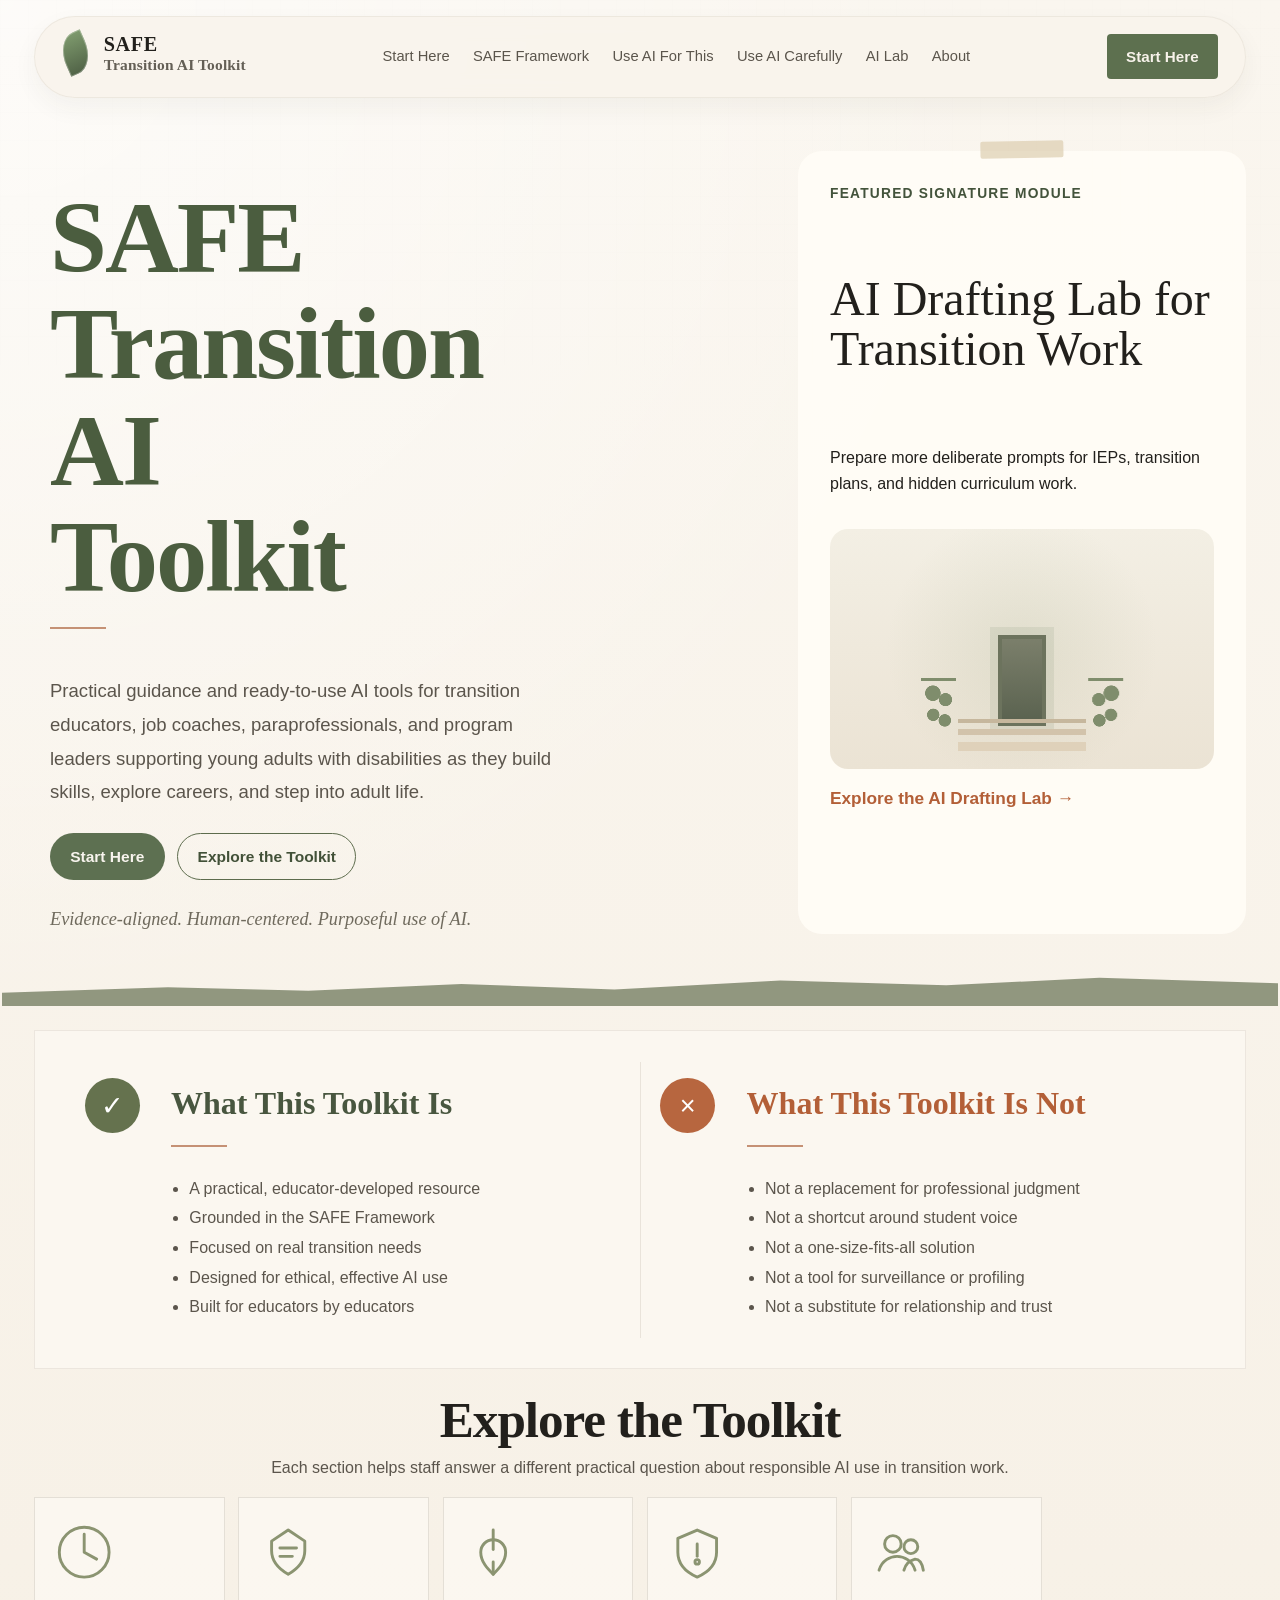
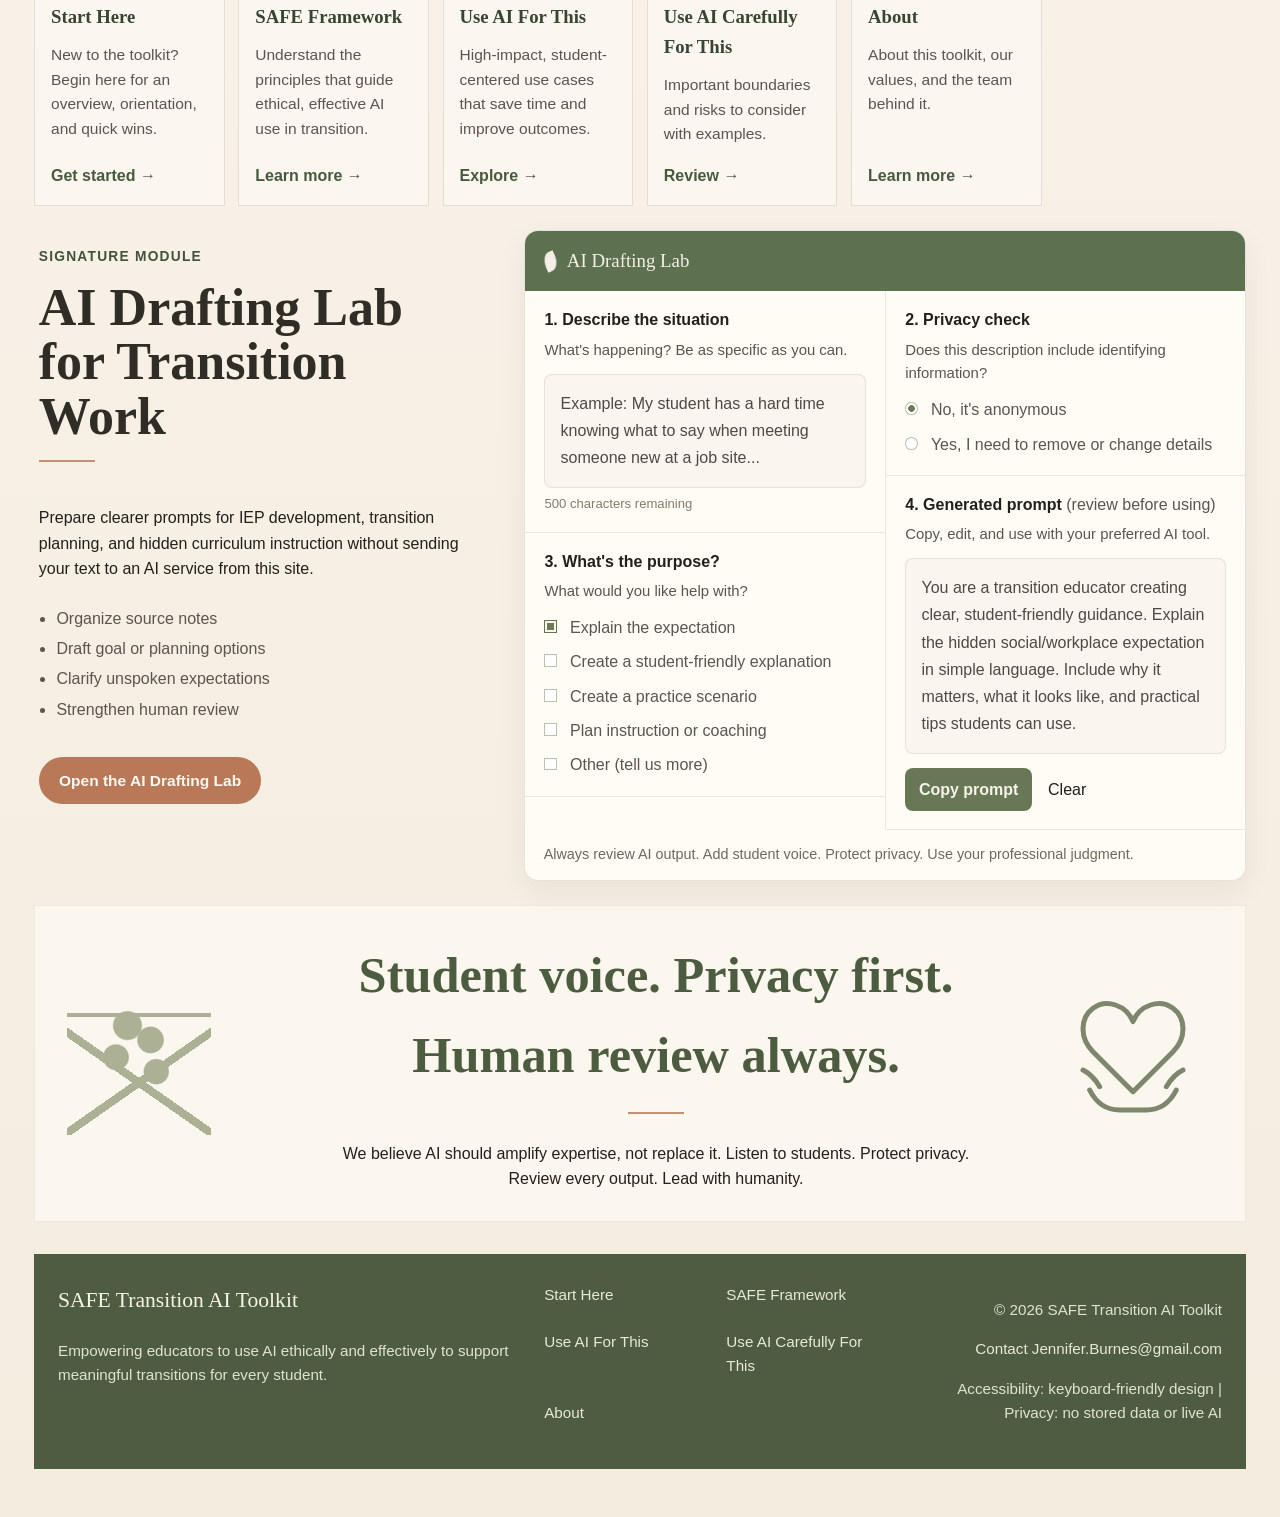
==== index.html @ ab894f03 "Publish SAFE Transition AI Toolkit" ====
<!doctype html>
<html lang="en">
  <head>
    <meta charset="UTF-8" />
    <meta name="viewport" content="width=device-width, initial-scale=1.0" />
    <title>SAFE Transition AI Toolkit</title>
    <meta
      name="description"
      content="A practical toolkit for transition educators using AI responsibly in student-centered transition planning and employment readiness."
    />
    <link rel="stylesheet" href="styles.css" />
  </head>
  <body data-page="home">
    <div class="site-shell">
      <header class="site-header">
        <div class="brand-lockup">
          <a class="brand-mark" href="index.html" aria-label="SAFE Transition AI Toolkit home">
            <span class="brand-mark__leaf"></span>
            <span class="brand-mark__text"><span>SAFE</span><span>Transition AI Toolkit</span></span>
          </a>
        </div>
        <button class="menu-toggle" type="button" aria-expanded="false" aria-controls="site-nav">
          Menu
        </button>
        <nav id="site-nav" class="site-nav" aria-label="Primary">
          <a href="start-here.html">Start Here</a>
          <a href="https://www.edsafeai.org/safe" target="_blank" rel="noopener noreferrer">SAFE Framework</a>
          <a href="use-ai-for-this.html">Use AI For This</a>
          <a href="use-ai-carefully.html">Use AI Carefully</a>
          <a href="hidden-curriculum-ai-lab.html">AI Lab</a>
          <a href="about.html">About</a>
        </nav>
        <a class="header-cta" href="start-here.html">Start Here</a>
      </header>

      <main>
        <section class="hero hero--homepage section">
          <div class="hero__content hero__content--open">
            <h1>SAFE Transition AI Toolkit</h1>
            <span class="hero-rule" aria-hidden="true"></span>
            <p class="hero__lede hero__lede--wide">
              Practical guidance and ready-to-use AI tools for transition educators, job coaches,
              paraprofessionals, and program leaders supporting young adults with disabilities as they
              build skills, explore careers, and step into adult life.
            </p>
            <div class="hero__actions">
              <a class="button button--primary" href="start-here.html">Start Here</a>
              <a class="button button--outline" href="#explore-toolkit">Explore the Toolkit</a>
            </div>
            <p class="hero__motto">Evidence-aligned. Human-centered. Purposeful use of AI.</p>
          </div>
          <aside class="feature-card feature-card--illustrated">
            <span class="feature-card__tape" aria-hidden="true"></span>
            <p class="feature-card__eyeline">Featured Signature Module</p>
            <h2>AI Drafting Lab for Transition Work</h2>
            <p>Prepare more deliberate prompts for IEPs, transition plans, and hidden curriculum work.</p>
            <div class="feature-card__art" aria-hidden="true">
              <div class="feature-card__door"></div>
              <div class="feature-card__plant feature-card__plant--left"></div>
              <div class="feature-card__plant feature-card__plant--right"></div>
              <div class="feature-card__steps"></div>
            </div>
            <a class="feature-card__link" href="hidden-curriculum-ai-lab.html">Explore the AI Drafting Lab</a>
          </aside>
          <div class="terrain-divider" aria-hidden="true"></div>
        </section>

        <section class="section section-band">
          <article class="band-panel band-panel--positive">
            <div class="band-panel__icon">✓</div>
            <div class="band-panel__body">
              <h2>What This Toolkit Is</h2>
              <span class="band-panel__rule" aria-hidden="true"></span>
              <ul class="tight-list">
                <li>A practical, educator-developed resource</li>
                <li>Grounded in the <a href="https://www.edsafeai.org/safe" target="_blank" rel="noopener noreferrer">SAFE Framework</a></li>
                <li>Focused on real transition needs</li>
                <li>Designed for ethical, effective AI use</li>
                <li>Built for educators by educators</li>
              </ul>
            </div>
          </article>
          <article class="band-panel band-panel--negative">
            <div class="band-panel__icon">&times;</div>
            <div class="band-panel__body">
              <h2>What This Toolkit Is Not</h2>
              <span class="band-panel__rule" aria-hidden="true"></span>
              <ul class="tight-list">
                <li>Not a replacement for professional judgment</li>
                <li>Not a shortcut around student voice</li>
                <li>Not a one-size-fits-all solution</li>
                <li>Not a tool for surveillance or profiling</li>
                <li>Not a substitute for relationship and trust</li>
              </ul>
            </div>
          </article>
        </section>

        <section class="section section--toolkit-overview" id="explore-toolkit">
          <div class="section-heading">
            <h2>Explore the Toolkit</h2>
            <p>Each section helps staff answer a different practical question about responsible AI use in transition work.</p>
          </div>
          <div class="toolkit-grid">
            <a class="toolkit-card" href="start-here.html">
              <span class="toolkit-card__icon" aria-hidden="true">
                <svg viewBox="0 0 48 48" role="presentation"><circle cx="24" cy="24" r="18"/><path d="M24 11v13l9 5" /></svg>
              </span>
              <h3>Start Here</h3>
              <p>New to the toolkit? Begin here for an overview, orientation, and quick wins.</p>
              <span class="toolkit-card__link">Get started</span>
            </a>
            <a class="toolkit-card" href="https://www.edsafeai.org/safe" target="_blank" rel="noopener noreferrer">
              <span class="toolkit-card__icon" aria-hidden="true">
                <svg viewBox="0 0 48 48" role="presentation"><path d="M24 8l12 8v7c0 8-5 13-12 17-7-4-12-9-12-17v-7z"/><path d="M18 21h12M18 27h9" /></svg>
              </span>
              <h3>SAFE Framework</h3>
              <p>Understand the principles that guide ethical, effective AI use in transition.</p>
              <span class="toolkit-card__link">Learn more</span>
            </a>
            <a class="toolkit-card" href="use-ai-for-this.html">
              <span class="toolkit-card__icon" aria-hidden="true">
                <svg viewBox="0 0 48 48" role="presentation"><path d="M24 8v14"/><path d="M15 24c0-5 4-9 9-9s9 4 9 9c0 7-5 12-9 16-4-4-9-9-9-16z"/><path d="M24 31v9" /></svg>
              </span>
              <h3>Use AI For This</h3>
              <p>High-impact, student-centered use cases that save time and improve outcomes.</p>
              <span class="toolkit-card__link">Explore</span>
            </a>
            <a class="toolkit-card" href="use-ai-carefully.html">
              <span class="toolkit-card__icon" aria-hidden="true">
                <svg viewBox="0 0 48 48" role="presentation"><path d="M24 8l14 6v10c0 8-5 14-14 18-9-4-14-10-14-18V14z"/><path d="M24 18v9"/><circle cx="24" cy="31" r="1.6"/></svg>
              </span>
              <h3>Use AI Carefully For This</h3>
              <p>Important boundaries and risks to consider with examples.</p>
              <span class="toolkit-card__link">Review</span>
            </a>
            <a class="toolkit-card" href="about.html">
              <span class="toolkit-card__icon" aria-hidden="true">
                <svg viewBox="0 0 48 48" role="presentation"><circle cx="18" cy="18" r="6"/><circle cx="31" cy="20" r="5"/><path d="M8 37c2-7 8-10 13-10s11 3 13 10"/><path d="M26 37c1-4 4-7 8-8 3 0 5 2 6 8"/></svg>
              </span>
              <h3>About</h3>
              <p>About this toolkit, our values, and the team behind it.</p>
              <span class="toolkit-card__link">Learn more</span>
            </a>
          </div>
        </section>

        <section class="section signature-section">
          <div class="signature-copy">
            <p class="page-hero__kicker">Signature Module</p>
            <h2>AI Drafting Lab for Transition Work</h2>
            <span class="hero-rule" aria-hidden="true"></span>
            <p>
              Prepare clearer prompts for IEP development, transition planning, and hidden curriculum
              instruction without sending your text to an AI service from this site.
            </p>
            <ul class="signature-list">
              <li>Organize source notes</li>
              <li>Draft goal or planning options</li>
              <li>Clarify unspoken expectations</li>
              <li>Strengthen human review</li>
            </ul>
            <a class="button button--clay" href="hidden-curriculum-ai-lab.html">Open the AI Drafting Lab</a>
          </div>
          <div class="signature-shell">
            <div class="signature-shell__header">
              <span class="signature-shell__leaf" aria-hidden="true"></span>
              <span>AI Drafting Lab</span>
            </div>
            <div class="signature-shell__body">
              <div class="signature-shell__column">
                <div class="signature-block">
                  <h3>1. Describe the situation</h3>
                  <p>What's happening? Be as specific as you can.</p>
                  <div class="signature-shell__textarea">Example: My student has a hard time knowing what to say when meeting someone new at a job site...</div>
                  <span class="signature-shell__meta">500 characters remaining</span>
                </div>
                <div class="signature-block">
                  <h3>3. What's the purpose?</h3>
                  <p>What would you like help with?</p>
                  <ul class="signature-checklist">
                    <li class="is-selected">Explain the expectation</li>
                    <li>Create a student-friendly explanation</li>
                    <li>Create a practice scenario</li>
                    <li>Plan instruction or coaching</li>
                    <li>Other (tell us more)</li>
                  </ul>
                </div>
              </div>
              <div class="signature-shell__column">
                <div class="signature-block">
                  <h3>2. Privacy check</h3>
                  <p>Does this description include identifying information?</p>
                  <ul class="signature-radios">
                    <li class="is-selected">No, it's anonymous</li>
                    <li>Yes, I need to remove or change details</li>
                  </ul>
                </div>
                <div class="signature-block">
                  <h3>4. Generated prompt <span>(review before using)</span></h3>
                  <p>Copy, edit, and use with your preferred AI tool.</p>
                  <div class="signature-shell__prompt">
                    You are a transition educator creating clear, student-friendly guidance. Explain the hidden social/workplace expectation in simple language. Include why it matters, what it looks like, and practical tips students can use.
                  </div>
                  <div class="signature-shell__actions">
                    <span class="signature-pill">Copy prompt</span>
                    <a href="hidden-curriculum-ai-lab.html">Clear</a>
                  </div>
                </div>
              </div>
            </div>
            <p class="signature-shell__footer">Always review AI output. Add student voice. Protect privacy. Use your professional judgment.</p>
          </div>
        </section>

        <section class="section closing-banner">
          <div class="closing-banner__leaf" aria-hidden="true"></div>
          <div class="closing-banner__copy">
            <h2>Student voice. Privacy first. Human review always.</h2>
            <span class="hero-rule" aria-hidden="true"></span>
            <p>We believe AI should amplify expertise, not replace it. Listen to students. Protect privacy. Review every output. Lead with humanity.</p>
          </div>
          <div class="closing-banner__care" aria-hidden="true">
            <svg viewBox="0 0 96 96" role="presentation">
              <path d="M48 25c4-10 16-14 24-8 8 6 8 18 0 26L48 67 24 43c-8-8-8-20 0-26 8-6 20-2 24 8z"/>
              <path d="M22 66c4 8 10 12 18 12h16c8 0 14-4 18-12"/>
              <path d="M18 54c4 2 7 5 10 10M78 54c-4 2-7 5-10 10"/>
            </svg>
          </div>
        </section>
      </main>

      <footer class="site-footer site-footer--rich">
        <div class="site-footer__brand">
          <p>SAFE Transition AI Toolkit</p>
          <p>Empowering educators to use AI ethically and effectively to support meaningful transitions for every student.</p>
        </div>
        <div class="site-footer__links">
          <a href="start-here.html">Start Here</a>
          <a href="https://www.edsafeai.org/safe" target="_blank" rel="noopener noreferrer">SAFE Framework</a>
          <a href="use-ai-for-this.html">Use AI For This</a>
          <a href="use-ai-carefully.html">Use AI Carefully For This</a>
          <a href="about.html">About</a>
        </div>
        <div class="site-footer__meta">
          <p>&copy; 2026 SAFE Transition AI Toolkit</p>
          <p><a href="mailto:Jennifer.Burnes@gmail.com">Contact Jennifer.Burnes@gmail.com</a></p>
          <p>Accessibility: keyboard-friendly design | Privacy: no stored data or live AI</p>
        </div>
      </footer>
    </div>
    <script src="script.js"></script>
  </body>
</html>
---- styles.css ----
:root {
  --bg: #f5f0e7;
  --bg-strong: #ece4d7;
  --surface: rgba(255, 251, 245, 0.86);
  --surface-solid: #fbf7f1;
  --surface-rich: #f2eadf;
  --ink: #22201c;
  --muted: #5b554c;
  --line: rgba(63, 54, 42, 0.18);
  --line-strong: rgba(63, 54, 42, 0.3);
  --accent: #5d7051;
  --accent-deep: #43533b;
  --accent-soft: #dfe7d4;
  --clay: #b97857;
  --shadow: 0 24px 64px rgba(51, 42, 31, 0.08);
  --shadow-soft: 0 10px 30px rgba(51, 42, 31, 0.06);
  --radius: 28px;
  --radius-small: 18px;
  --max-width: 1180px;
  --transition: 220ms ease;
  --serif: "Iowan Old Style", "Palatino Linotype", "Book Antiqua", Georgia, serif;
  --sans: "Avenir Next", "Segoe UI", "Trebuchet MS", sans-serif;
}

*,
*::before,
*::after {
  box-sizing: border-box;
}

html {
  scroll-behavior: smooth;
}

body {
  margin: 0;
  font-family: var(--sans);
  color: var(--ink);
  background:
    radial-gradient(circle at top left, rgba(255, 255, 255, 0.58), transparent 30%),
    linear-gradient(180deg, #f7f2ea 0%, #f3ece2 100%);
  line-height: 1.6;
}

body::before {
  content: "";
  position: fixed;
  inset: 0;
  pointer-events: none;
  background-image:
    linear-gradient(rgba(72, 61, 47, 0.025) 1px, transparent 1px),
    linear-gradient(90deg, rgba(72, 61, 47, 0.025) 1px, transparent 1px);
  background-size: 28px 28px;
  mask-image: linear-gradient(180deg, rgba(0, 0, 0, 0.2), transparent 70%);
}

a {
  color: inherit;
  text-decoration: none;
}

img {
  max-width: 100%;
  display: block;
}

.site-shell {
  width: min(calc(100% - 2rem), calc(var(--max-width) + 2rem));
  margin: 0 auto;
  padding: 1rem 0 3rem;
}

.site-header {
  position: sticky;
  top: 1rem;
  z-index: 10;
  display: flex;
  align-items: center;
  justify-content: space-between;
  gap: 1rem;
  margin-bottom: 1.75rem;
  padding: 1rem 1.25rem;
  border: 1px solid rgba(255, 255, 255, 0.45);
  border-radius: 999px;
  background: rgba(251, 247, 241, 0.76);
  backdrop-filter: blur(18px);
  box-shadow: var(--shadow-soft);
}

.brand-mark {
  display: inline-flex;
  align-items: center;
  gap: 0.9rem;
  font-weight: 600;
  letter-spacing: 0.01em;
}

.brand-mark__leaf {
  width: 1.3rem;
  height: 1.9rem;
  border-radius: 70% 0 70% 0;
  background: linear-gradient(180deg, #7e9a6d 0%, #516347 100%);
  transform: rotate(-24deg);
  box-shadow: inset 0 0 0 1px rgba(255, 255, 255, 0.28);
}

.brand-mark__text {
  font-size: 0.95rem;
}

.brand-mark__text span {
  display: block;
}

.brand-mark__text span:first-child {
  font-size: 1.08em;
  letter-spacing: 0.03em;
}

.brand-mark__text span:last-child {
  font-size: 0.8em;
  color: #645f56;
}

.site-nav {
  display: flex;
  align-items: center;
  gap: 0.5rem;
  flex-wrap: wrap;
  justify-content: flex-end;
}

.site-nav a {
  padding: 0.55rem 0.9rem;
  border-radius: 999px;
  color: var(--muted);
  font-size: 0.95rem;
  transition: background-color var(--transition), color var(--transition), transform var(--transition);
}

.site-nav a:hover,
.site-nav a:focus-visible,
.site-nav a.is-active {
  background: rgba(93, 112, 81, 0.12);
  color: var(--accent-deep);
}

.menu-toggle {
  display: none;
  border: 0;
  border-radius: 999px;
  padding: 0.75rem 1rem;
  background: rgba(93, 112, 81, 0.14);
  color: var(--accent-deep);
  font: 600 0.95rem var(--sans);
}

.header-cta {
  display: inline-flex;
  align-items: center;
  justify-content: center;
  min-height: 2.8rem;
  padding: 0.75rem 1.2rem;
  border-radius: 4px;
  background: #5d704f;
  color: #f7f2ea;
  font: 600 0.95rem/1 var(--sans);
  white-space: nowrap;
}

.header-cta:hover,
.header-cta:focus-visible {
  background: #4f5f43;
}

.section,
.page-hero {
  margin-bottom: 1.5rem;
}

.hero,
.page-hero,
.editorial-panel,
.section-card,
.callout,
.table-card,
.lab-panel,
.lab-output-panel,
.checklist-card,
.compare-card,
.prompt-card {
  border: 1px solid var(--line);
  box-shadow: var(--shadow);
}

.hero {
  display: grid;
  grid-template-columns: minmax(0, 1.45fr) minmax(300px, 0.9fr);
  gap: 1.5rem;
  padding: 1.7rem;
  border-radius: 36px;
  background:
    linear-gradient(135deg, rgba(255, 255, 255, 0.58), transparent 48%),
    linear-gradient(180deg, rgba(250, 245, 238, 0.95), rgba(244, 235, 224, 0.92));
}

.hero__content,
.hero__feature-card,
.page-hero,
.editorial-panel,
.section-card,
.callout,
.table-card,
.lab-panel,
.lab-output-panel,
.checklist-card,
.compare-card,
.prompt-card {
  border-radius: var(--radius);
  background: var(--surface);
}

.hero__content {
  padding: 1.6rem;
}

.hero__supporting,
.page-hero__kicker,
.feature-card__eyeline {
  margin: 0 0 0.8rem;
  color: var(--accent-deep);
  font-size: 0.86rem;
  font-weight: 700;
  letter-spacing: 0.09em;
  text-transform: uppercase;
}

.hero h1,
.page-hero h1,
.section-heading h2,
.callout h2,
.editorial-panel h2,
.lab-output-panel h2,
.lab-panel h2 {
  margin: 0;
  font-family: var(--serif);
  font-weight: 700;
  line-height: 1.04;
  letter-spacing: -0.02em;
}

.hero h1 {
  max-width: 11ch;
  font-size: clamp(3rem, 7vw, 5.65rem);
}

.page-hero {
  padding: 2.2rem 2rem;
}

.page-hero h1 {
  max-width: 16ch;
  font-size: clamp(2.4rem, 6vw, 4.3rem);
  margin-bottom: 1rem;
}

.hero__lede,
.page-hero p,
.editorial-panel p,
.section-card p,
.callout p,
.compare-card p,
.prompt-card pre {
  color: var(--muted);
  font-size: 1.06rem;
}

.hero__actions,
.lab-actions {
  display: flex;
  gap: 0.8rem;
  flex-wrap: wrap;
  margin-top: 1.5rem;
}

.hero__notes {
  display: grid;
  gap: 0.8rem;
  margin-top: 1.4rem;
}

.hero__notes p,
.feature-card__note,
.callout__closing {
  margin: 0;
  color: var(--muted);
}

.button {
  display: inline-flex;
  align-items: center;
  justify-content: center;
  min-height: 2.9rem;
  padding: 0.8rem 1.2rem;
  border: 1px solid transparent;
  border-radius: 999px;
  font: 600 0.97rem/1 var(--sans);
  cursor: pointer;
  transition: transform var(--transition), background-color var(--transition), border-color var(--transition);
}

.button:hover,
.button:focus-visible,
.menu-toggle:hover,
.menu-toggle:focus-visible {
  transform: translateY(-1px);
}

.button--primary {
  background: var(--accent);
  color: #f8f4ee;
}

.button--primary:hover,
.button--primary:focus-visible {
  background: var(--accent-deep);
}

.button--secondary {
  background: rgba(255, 255, 255, 0.62);
  border-color: var(--line-strong);
  color: var(--ink);
}

.button--small {
  min-height: 2.35rem;
  padding: 0.55rem 0.9rem;
  font-size: 0.9rem;
}

.button:disabled {
  cursor: not-allowed;
  opacity: 0.55;
  transform: none;
}

.hero__feature-card {
  display: flex;
  flex-direction: column;
  gap: 1rem;
  padding: 1.6rem;
}

.hero__feature-card h2,
.editorial-panel h2,
.section-card h2,
.section-card h3,
.compare-card h2,
.callout__grid h3,
.prompt-card h2,
.review-card h2 {
  margin: 0;
  font-family: var(--serif);
  font-size: 1.5rem;
}

.feature-card__list,
.tight-list,
.step-list {
  margin: 0;
  padding-left: 1.15rem;
  color: var(--muted);
}

.section--split,
.compare-grid,
.lab-preview,
.lab-layout,
.callout__grid {
  display: grid;
  gap: 1.5rem;
}

.section--split,
.compare-grid,
.card-grid--two,
.lab-preview {
  grid-template-columns: repeat(2, minmax(0, 1fr));
}

.section-heading {
  margin-bottom: 1rem;
}

.section-heading h2 {
  font-size: clamp(2rem, 4vw, 3.2rem);
  margin-bottom: 0.55rem;
}

.section-heading p {
  max-width: 54rem;
  margin: 0;
  color: var(--muted);
}

.editorial-panel,
.section-card,
.callout,
.table-card,
.lab-panel,
.lab-output-panel,
.checklist-card,
.compare-card,
.prompt-card {
  padding: 1.45rem;
}

.editorial-panel--rich {
  background: linear-gradient(180deg, rgba(223, 231, 212, 0.54), rgba(251, 247, 241, 0.82));
}

.card-grid {
  display: grid;
  grid-template-columns: repeat(3, minmax(0, 1fr));
  gap: 1rem;
}

.card-grid--three {
  grid-template-columns: repeat(3, minmax(0, 1fr));
}

.section-card {
  min-height: 12rem;
  transition: transform var(--transition), border-color var(--transition), background-color var(--transition);
}

.section-card--compact {
  min-height: auto;
}

.section-card .resource-link {
  margin-top: 1rem;
}

.section-card:hover,
.section-card:focus-visible {
  transform: translateY(-3px);
  border-color: rgba(93, 112, 81, 0.32);
  background: rgba(255, 251, 245, 0.94);
}

.section-card h3 {
  margin-bottom: 0.7rem;
  font-size: 1.55rem;
}

.lab-preview__left {
  padding: 1rem 0;
}

.lab-preview__left h3 {
  margin: 0 0 1rem;
  font-family: var(--serif);
  font-size: 1.65rem;
}

.lab-preview__notes {
  display: grid;
  grid-template-columns: repeat(2, minmax(0, 1fr));
  gap: 1rem;
  margin-top: 1rem;
}

.mock-window {
  padding: 0.95rem;
  border: 1px solid rgba(93, 112, 81, 0.18);
  border-radius: calc(var(--radius) + 4px);
  background: linear-gradient(180deg, #f9f6f0, #efe6da);
  box-shadow: inset 0 1px 0 rgba(255, 255, 255, 0.7);
}

.mock-window__toolbar {
  height: 1.2rem;
  width: 6rem;
  margin-bottom: 1rem;
  border-radius: 999px;
  background: rgba(93, 112, 81, 0.14);
}

.mock-window__content {
  display: grid;
  gap: 0.9rem;
}

.mock-field,
.mock-checklist,
.mock-choice-row span {
  border-radius: 20px;
  background: rgba(255, 255, 255, 0.7);
  border: 1px solid rgba(93, 112, 81, 0.12);
}

.mock-field {
  min-height: 5rem;
}

.mock-field--large {
  min-height: 8rem;
}

.mock-checklist {
  min-height: 4.5rem;
}

.mock-choice-row {
  display: grid;
  grid-template-columns: repeat(3, minmax(0, 1fr));
  gap: 0.65rem;
}

.mock-choice-row span {
  min-height: 2.8rem;
}

.callout {
  background: linear-gradient(180deg, rgba(239, 231, 216, 0.95), rgba(248, 244, 237, 0.95));
}

.callout--thin {
  background: rgba(255, 251, 245, 0.9);
}

.callout--warm {
  background: linear-gradient(180deg, rgba(245, 227, 214, 0.75), rgba(251, 247, 241, 0.95));
}

.callout__grid {
  grid-template-columns: repeat(3, minmax(0, 1fr));
  margin-top: 1rem;
}

.page-main {
  display: grid;
}

.checklist-card,
.table-card,
.review-card {
  background: rgba(255, 251, 245, 0.92);
}

.review-card {
  padding: 1.45rem;
  border: 1px solid var(--line);
  border-radius: var(--radius);
  box-shadow: var(--shadow);
}

.framework-table {
  width: 100%;
  border-collapse: collapse;
}

.framework-table th,
.framework-table td {
  padding: 1rem;
  border-bottom: 1px solid var(--line);
  text-align: left;
  vertical-align: top;
}

.framework-table th {
  font-size: 0.92rem;
  letter-spacing: 0.06em;
  text-transform: uppercase;
  color: var(--accent-deep);
}

.compare-card--good {
  background: linear-gradient(180deg, rgba(223, 231, 212, 0.6), rgba(255, 251, 245, 0.9));
}

.compare-card--caution {
  background: linear-gradient(180deg, rgba(245, 227, 214, 0.72), rgba(255, 251, 245, 0.92));
}

.lab-layout {
  grid-template-columns: minmax(0, 1.15fr) minmax(320px, 0.85fr);
  align-items: start;
}

.lab-panel,
.lab-output-panel {
  display: grid;
  gap: 1rem;
}

.lab-section {
  display: grid;
  gap: 0.75rem;
}

.field-label {
  font-family: var(--serif);
  font-size: 1.42rem;
  line-height: 1.15;
}

.field-help {
  margin: 0;
  color: var(--muted);
  font-size: 0.97rem;
}

textarea {
  width: 100%;
  padding: 1rem 1rem 1.05rem;
  border: 1px solid var(--line-strong);
  border-radius: 22px;
  background: rgba(255, 255, 255, 0.84);
  color: var(--ink);
  font: 500 1rem/1.55 var(--sans);
  resize: vertical;
  min-height: 3.3rem;
}

textarea:focus-visible,
input:focus-visible,
.purpose-card:focus-within {
  outline: 2px solid rgba(93, 112, 81, 0.34);
  outline-offset: 2px;
}

fieldset {
  margin: 0;
  padding: 0;
  border: 0;
}

.lab-section label {
  display: flex;
  align-items: flex-start;
  gap: 0.7rem;
  color: var(--muted);
}

input[type="checkbox"],
input[type="radio"] {
  margin-top: 0.22rem;
  accent-color: var(--accent);
}

.purpose-grid {
  display: grid;
  grid-template-columns: repeat(2, minmax(0, 1fr));
  gap: 0.8rem;
}

.purpose-card {
  padding: 0.95rem 1rem;
  border: 1px solid var(--line);
  border-radius: 20px;
  background: rgba(255, 255, 255, 0.62);
  transition: border-color var(--transition), background-color var(--transition), transform var(--transition);
}

.purpose-card:hover {
  transform: translateY(-1px);
  border-color: rgba(93, 112, 81, 0.32);
}

.purpose-card:has(input:checked) {
  background: rgba(223, 231, 212, 0.6);
  border-color: rgba(93, 112, 81, 0.42);
}

.status-message {
  align-self: center;
  color: var(--accent-deep);
  font-size: 0.95rem;
}

.privacy-screen {
  display: grid;
  gap: 0.75rem;
  padding: 1rem;
  border: 1px solid var(--line);
  border-radius: 20px;
  background: rgba(255, 255, 255, 0.62);
}

.privacy-screen__top {
  display: flex;
  align-items: center;
  justify-content: space-between;
  gap: 0.75rem;
  flex-wrap: wrap;
}

.privacy-signal {
  display: inline-flex;
  align-items: center;
  min-height: 2rem;
  padding: 0.35rem 0.8rem;
  border-radius: 999px;
  font-size: 0.9rem;
  font-weight: 700;
  letter-spacing: 0.03em;
}

.privacy-signal--pending {
  background: rgba(127, 117, 100, 0.14);
  color: #5b5143;
}

.privacy-signal--green {
  background: rgba(101, 141, 88, 0.18);
  color: #35502f;
}

.privacy-signal--red {
  background: rgba(179, 95, 55, 0.18);
  color: #8d3f20;
}

.privacy-screen--green {
  border-color: rgba(101, 141, 88, 0.35);
  background: rgba(244, 250, 242, 0.92);
}

.privacy-screen--red {
  border-color: rgba(179, 95, 55, 0.35);
  background: rgba(253, 245, 242, 0.94);
}

.privacy-flags {
  display: grid;
  gap: 0.45rem;
}

.privacy-flags li {
  color: var(--muted);
}

.privacy-preview {
  display: grid;
  gap: 0.4rem;
  padding-top: 0.85rem;
  border-top: 1px solid rgba(179, 95, 55, 0.2);
}

.privacy-preview__label {
  margin: 0;
  color: var(--accent-deep);
  font-size: 0.82rem;
  font-weight: 700;
  letter-spacing: 0.08em;
  text-transform: uppercase;
}

.privacy-preview__text {
  margin: 0;
  color: var(--ink);
  line-height: 1.7;
  white-space: pre-wrap;
}

.privacy-preview mark {
  padding: 0.05em 0.15em;
  border-radius: 0.2em;
  background: rgba(179, 95, 55, 0.22);
  color: inherit;
  box-decoration-break: clone;
  -webkit-box-decoration-break: clone;
}

.prompt-stack {
  display: grid;
  gap: 1rem;
}

.prompt-card pre {
  margin: 1rem 0 0;
  white-space: pre-wrap;
  font-family: var(--sans);
}

.site-footer {
  display: flex;
  justify-content: space-between;
  gap: 1rem;
  margin-top: 2rem;
  padding: 1.5rem 0.35rem 0;
  color: var(--muted);
  font-size: 0.95rem;
}

@media (max-width: 980px) {
  .hero,
  .section--split,
  .compare-grid,
  .card-grid,
  .lab-layout,
  .lab-preview,
  .callout__grid,
  .lab-preview__notes {
    grid-template-columns: 1fr;
  }

  .hero h1,
  .page-hero h1 {
    max-width: none;
  }

  .site-header {
    border-radius: 32px;
    align-items: flex-start;
  }

  .menu-toggle {
    display: inline-flex;
  }

  .site-nav {
    display: none;
    width: 100%;
    padding-top: 0.5rem;
    justify-content: flex-start;
  }

  .site-nav.is-open {
    display: flex;
  }
}

@media (max-width: 720px) {
  .site-shell {
    width: min(calc(100% - 1rem), calc(var(--max-width) + 1rem));
    padding-top: 0.5rem;
  }

  .site-header {
    position: static;
    padding: 1rem;
  }

  .hero,
  .page-hero,
  .editorial-panel,
  .section-card,
  .callout,
  .table-card,
  .lab-panel,
  .lab-output-panel,
  .checklist-card,
  .compare-card,
  .prompt-card {
    border-radius: 24px;
  }

  .hero,
  .page-hero {
    padding: 1.2rem;
  }

  .hero__content,
  .hero__feature-card,
  .editorial-panel,
  .section-card,
  .callout,
  .table-card,
  .lab-panel,
  .lab-output-panel,
  .checklist-card,
  .compare-card,
  .prompt-card {
    padding: 1.1rem;
  }

  .purpose-grid {
    grid-template-columns: 1fr;
  }

  .site-footer {
    flex-direction: column;
  }
}

@media (prefers-reduced-motion: reduce) {
  html {
    scroll-behavior: auto;
  }

  *,
  *::before,
  *::after {
    animation: none !important;
    transition: none !important;
  }
}

body[data-page="home"] {
  background:
    radial-gradient(circle at top left, rgba(255, 255, 255, 0.62), transparent 30%),
    linear-gradient(180deg, #faf6ef 0%, #f4ecdf 100%);
}

body[data-page="home"] .site-header {
  top: 0.75rem;
  margin-bottom: 1.35rem;
  padding: 1rem 1.7rem;
  border: 1px solid rgba(103, 88, 66, 0.08);
  background: rgba(249, 244, 236, 0.92);
  backdrop-filter: blur(10px);
  box-shadow: 0 10px 24px rgba(64, 54, 41, 0.05);
}

body[data-page="home"] .brand-mark__leaf {
  width: 1.7rem;
  height: 2.5rem;
}

body[data-page="home"] .brand-mark__text {
  font-family: var(--serif);
  font-size: 1.05rem;
  line-height: 1.1;
}

body[data-page="home"] .brand-mark__text span:first-child {
  font-size: 1.2em;
}

body[data-page="home"] .brand-mark__text span:last-child {
  font-size: 0.92em;
}

body[data-page="home"] .site-nav a {
  padding: 0.4rem 0.48rem;
  font-size: 0.92rem;
}

.hero--homepage {
  position: relative;
  grid-template-columns: minmax(0, 1.2fr) minmax(21rem, 0.9fr);
  gap: 3rem;
  padding: 2rem 0 4.5rem;
  border: 0;
  border-radius: 0;
  background: transparent;
  box-shadow: none;
}

.hero__content--open {
  padding: 2.1rem 0 0 1rem;
  border: 0;
  border-radius: 0;
  background: transparent;
  box-shadow: none;
}

.hero--homepage h1 {
  max-width: 8ch;
  font-size: clamp(4.2rem, 8vw, 6.6rem);
  color: #4b5d3f;
}

.hero-rule,
.band-panel__rule {
  display: inline-block;
  width: 3.5rem;
  height: 2px;
  margin: 1rem 0 1.2rem;
  background: rgba(184, 120, 87, 0.8);
}

.hero__lede--wide {
  max-width: 33rem;
  font-size: 1.16rem;
  line-height: 1.82;
}

.button--outline {
  background: transparent;
  border-color: #5d6c4d;
  color: #425138;
}

.button--outline:hover,
.button--outline:focus-visible {
  background: rgba(93, 112, 81, 0.08);
}

.button--clay {
  background: var(--clay);
  color: #fff8f1;
}

.button--clay:hover,
.button--clay:focus-visible {
  background: #a86542;
}

.hero__motto {
  margin: 1.6rem 0 0;
  color: #6f6a5d;
  font-family: var(--serif);
  font-style: italic;
  font-size: 1.14rem;
}

.feature-card {
  display: flex;
  flex-direction: column;
  gap: 1rem;
  padding: 2rem 2rem 1.6rem;
  border-radius: 24px;
  background: rgba(255, 252, 246, 0.95);
}

.feature-card--illustrated {
  position: relative;
  justify-self: end;
  width: min(100%, 28rem);
}

.feature-card__tape {
  position: absolute;
  top: -0.65rem;
  left: 50%;
  width: 5.2rem;
  height: 1.05rem;
  transform: translateX(-50%) rotate(-1deg);
  background: rgba(214, 197, 162, 0.58);
  border-radius: 2px;
}

.feature-card--illustrated h2 {
  font-family: var(--serif);
  font-weight: 500;
  font-size: 3rem;
  line-height: 1.04;
}

.feature-card__art {
  position: relative;
  min-height: 15rem;
  border-radius: 18px;
  background:
    radial-gradient(circle at center, rgba(146, 158, 119, 0.16), transparent 60%),
    linear-gradient(180deg, #f3efe4, #ebe3d4);
  overflow: hidden;
}

.feature-card__door {
  position: absolute;
  left: 50%;
  bottom: 2.65rem;
  width: 3rem;
  height: 5.7rem;
  transform: translateX(-50%);
  border: 4px solid #6c735d;
  background: linear-gradient(180deg, #7b7f6b, #5a624f);
  box-shadow: 0 0 0 8px rgba(125, 138, 112, 0.15);
}

.feature-card__steps {
  position: absolute;
  left: 50%;
  bottom: 1rem;
  width: 8rem;
  height: 2.5rem;
  transform: translateX(-50%);
  background:
    linear-gradient(180deg, transparent 0.35rem, #c6b79d 0.35rem, #c6b79d 0.6rem, transparent 0.6rem),
    linear-gradient(180deg, transparent 1rem, #d2c3ab 1rem, #d2c3ab 1.38rem, transparent 1.38rem),
    linear-gradient(180deg, transparent 1.8rem, #dfd1ba 1.8rem, #dfd1ba 2.35rem, transparent 2.35rem);
}

.feature-card__plant {
  position: absolute;
  bottom: 1.4rem;
  width: 2.2rem;
  height: 5rem;
}

.feature-card__plant::before {
  content: "";
  position: absolute;
  inset: 0;
  background:
    linear-gradient(180deg, transparent 15%, #7f8d6c 15% 19%, transparent 19%),
    radial-gradient(circle at 34% 34%, #7f8d6c 0 13%, transparent 14%),
    radial-gradient(circle at 70% 42%, #7f8d6c 0 12%, transparent 13%),
    radial-gradient(circle at 35% 61%, #7f8d6c 0 11%, transparent 12%),
    radial-gradient(circle at 68% 68%, #7f8d6c 0 10%, transparent 11%);
}

.feature-card__plant--left {
  left: 5.7rem;
}

.feature-card__plant--right {
  right: 5.7rem;
  transform: scaleX(-1);
}

.feature-card__link {
  color: #b35f37;
  font-size: 1.08rem;
  font-weight: 600;
}

.feature-card__link::after {
  content: " →";
}

.terrain-divider {
  position: absolute;
  left: -2rem;
  right: -2rem;
  bottom: 0;
  height: 4.25rem;
  background: #91977f;
  clip-path: polygon(0 80%, 13% 72%, 24% 77%, 36% 67%, 48% 75%, 61% 62%, 74% 69%, 86% 58%, 100% 66%, 100% 100%, 0 100%);
}

.section-band {
  display: grid;
  grid-template-columns: repeat(2, minmax(0, 1fr));
  gap: 0;
  padding: 1.9rem;
  border: 1px solid rgba(96, 82, 60, 0.1);
  background: rgba(252, 248, 241, 0.92);
}

.band-panel {
  display: grid;
  grid-template-columns: 4.4rem 1fr;
  gap: 1rem;
  padding: 1rem 1.2rem;
}

.band-panel + .band-panel {
  border-left: 1px solid rgba(96, 82, 60, 0.12);
}

.band-panel__icon {
  display: grid;
  place-items: center;
  width: 3.45rem;
  height: 3.45rem;
  border-radius: 50%;
  color: white;
  font-size: 1.7rem;
}

.band-panel--positive .band-panel__icon {
  background: #65724e;
}

.band-panel--negative .band-panel__icon {
  background: #b7663f;
}

.band-panel__body h2 {
  margin: 0;
  font-family: var(--serif);
  font-size: 2rem;
  color: #48563f;
}

.band-panel--negative .band-panel__body h2 {
  color: #b35f37;
}

.band-panel__body .tight-list {
  line-height: 1.85;
}

.section--toolkit-overview .section-heading h2 {
  text-align: center;
}

.section--toolkit-overview .section-heading p {
  margin: 0 auto;
  text-align: center;
}

.toolkit-grid {
  display: grid;
  grid-template-columns: repeat(6, minmax(0, 1fr));
  gap: 0.85rem;
}

.toolkit-card {
  display: flex;
  flex-direction: column;
  min-height: 17rem;
  padding: 1.35rem 1rem 1rem;
  border: 1px solid rgba(88, 77, 60, 0.14);
  background: rgba(252, 248, 241, 0.9);
  transition: transform var(--transition), border-color var(--transition), background-color var(--transition);
}

.toolkit-card:hover,
.toolkit-card:focus-visible {
  transform: translateY(-3px);
  border-color: rgba(93, 112, 81, 0.28);
  background: rgba(255, 252, 247, 0.98);
}

.toolkit-card__icon {
  width: 4.15rem;
  height: 4.15rem;
  margin-bottom: 1rem;
  color: #8b9471;
}

.toolkit-card__icon svg {
  width: 100%;
  height: 100%;
  fill: none;
  stroke: currentColor;
  stroke-width: 2.1;
  stroke-linecap: round;
  stroke-linejoin: round;
}

.toolkit-card h3 {
  margin: 0 0 0.7rem;
  font-family: var(--serif);
  font-size: 1.17rem;
  color: #374631;
}

.toolkit-card p {
  margin: 0 0 auto;
  color: var(--muted);
  font-size: 0.97rem;
}

.toolkit-card__link {
  margin-top: 1rem;
  color: #485a3d;
  font-weight: 600;
}

.toolkit-card__link::after {
  content: " →";
}

.signature-section {
  display: grid;
  grid-template-columns: minmax(0, 0.78fr) minmax(0, 1.22fr);
  gap: 1.8rem;
  align-items: start;
}

.signature-copy {
  padding: 1rem 1rem 1rem 0.3rem;
}

.signature-copy h2 {
  margin: 0;
  font-family: var(--serif);
  font-size: 3.25rem;
  line-height: 1.05;
  color: #302d27;
}

.signature-list {
  margin: 1.35rem 0 2rem;
  padding-left: 1.1rem;
  color: var(--muted);
  line-height: 1.9;
}

.signature-shell {
  border: 1px solid rgba(79, 73, 57, 0.14);
  border-radius: 14px;
  overflow: hidden;
  background: rgba(255, 252, 246, 0.95);
  box-shadow: var(--shadow-soft);
}

.signature-shell__header,
.lab-panel__header {
  display: flex;
  align-items: center;
  gap: 0.65rem;
  padding: 0.95rem 1.15rem;
  background: #5d704f;
  color: #f4efe5;
  font-family: var(--serif);
  font-size: 1.18rem;
}

.signature-shell__leaf {
  width: 0.8rem;
  height: 1.2rem;
  border-radius: 70% 0 70% 0;
  background: #f4efe5;
  transform: rotate(-24deg);
}

.signature-shell__body {
  display: grid;
  grid-template-columns: repeat(2, minmax(0, 1fr));
}

.signature-shell__column + .signature-shell__column {
  border-left: 1px solid rgba(89, 76, 59, 0.12);
}

.signature-block {
  padding: 1rem 1.2rem 1.1rem;
  border-bottom: 1px solid rgba(89, 76, 59, 0.12);
}

.signature-block h3 {
  margin: 0 0 0.35rem;
  font-size: 1rem;
}

.signature-block h3 span {
  color: var(--muted);
  font-weight: 400;
}

.signature-block p {
  margin: 0 0 0.7rem;
  color: var(--muted);
  font-size: 0.93rem;
}

.signature-shell__textarea,
.signature-shell__prompt {
  padding: 0.95rem;
  border: 1px solid rgba(89, 76, 59, 0.12);
  border-radius: 8px;
  background: #faf6ef;
  color: #4d4a41;
  line-height: 1.7;
}

.signature-shell__meta {
  display: block;
  margin-top: 0.35rem;
  color: #847b6c;
  font-size: 0.82rem;
}

.signature-checklist,
.signature-radios {
  margin: 0;
  padding: 0;
  list-style: none;
  display: grid;
  gap: 0.55rem;
}

.signature-checklist li,
.signature-radios li {
  position: relative;
  padding-left: 1.6rem;
  color: var(--muted);
}

.signature-checklist li::before,
.signature-radios li::before {
  content: "";
  position: absolute;
  left: 0;
  top: 0.32rem;
  width: 0.8rem;
  height: 0.8rem;
  border: 1px solid rgba(94, 108, 76, 0.42);
  background: white;
}

.signature-radios li::before {
  border-radius: 50%;
}

.signature-checklist .is-selected::before {
  background: #6a7b56;
  box-shadow: inset 0 0 0 2px #faf6ef;
}

.signature-radios .is-selected::before {
  background: radial-gradient(circle, #6a7b56 0 40%, white 44% 100%);
}

.signature-shell__actions {
  display: flex;
  align-items: center;
  gap: 1rem;
  margin-top: 0.9rem;
}

.signature-pill {
  display: inline-flex;
  align-items: center;
  padding: 0.55rem 0.85rem;
  border-radius: 8px;
  background: #687755;
  color: #f7f2ea;
  font-weight: 600;
}

.signature-shell__footer {
  margin: 0;
  padding: 0.85rem 1.15rem;
  color: #70685d;
  font-size: 0.9rem;
}

.closing-banner {
  display: grid;
  grid-template-columns: 12rem 1fr 10rem;
  align-items: center;
  gap: 1.5rem;
  padding: 1.8rem 2rem;
  border: 1px solid rgba(95, 82, 61, 0.08);
  background: rgba(252, 248, 241, 0.88);
}

.closing-banner__leaf {
  width: 9rem;
  height: 9rem;
  opacity: 0.7;
  background:
    radial-gradient(circle at 42% 24%, #8b9471 0 10%, transparent 11%),
    radial-gradient(circle at 58% 34%, #8b9471 0 10%, transparent 11%),
    radial-gradient(circle at 34% 46%, #8b9471 0 10%, transparent 11%),
    radial-gradient(circle at 62% 56%, #8b9471 0 10%, transparent 11%),
    linear-gradient(180deg, transparent 15%, #8b9471 15% 18%, transparent 18%),
    linear-gradient(35deg, transparent 40%, #8b9471 40% 44%, transparent 44%),
    linear-gradient(-35deg, transparent 40%, #8b9471 40% 44%, transparent 44%);
}

.closing-banner__copy {
  text-align: center;
}

.closing-banner__copy h2 {
  margin: 0;
  font-family: var(--serif);
  font-size: clamp(2rem, 4vw, 3.15rem);
  color: #4d5c41;
}

.closing-banner__copy p {
  max-width: 42rem;
  margin: 0 auto;
}

.closing-banner__care svg {
  width: 100%;
  height: auto;
  fill: none;
  stroke: #7e876e;
  stroke-width: 3;
  stroke-linecap: round;
  stroke-linejoin: round;
}

.page-hero--lab {
  background: rgba(255, 251, 245, 0.78);
}

.page-hero--paper {
  display: grid;
  gap: 0.4rem;
  padding: 1.05rem 1.25rem 1.15rem;
  background:
    linear-gradient(180deg, rgba(255, 251, 245, 0.9), rgba(248, 242, 232, 0.86));
  border: 1px solid rgba(95, 82, 61, 0.1);
  box-shadow: 0 16px 34px rgba(67, 54, 40, 0.05);
}

.page-hero--paper h1 {
  max-width: 14ch;
  margin-bottom: 0.05rem;
  color: #48563f;
  font-size: clamp(1.45rem, 2.1vw, 1.95rem);
  line-height: 1.16;
  letter-spacing: -0.01em;
}

.page-hero--paper p {
  max-width: 36rem;
  margin: 0;
  font-size: 0.95rem;
  line-height: 1.5;
}

.page-hero--paper .page-hero__kicker {
  margin-bottom: 0.1rem;
  font-size: 0.71rem;
  letter-spacing: 0.16em;
}

.page-hero--lab {
  padding: 1.15rem 1.3rem 1.25rem;
}

.page-hero--lab h1 {
  max-width: 10ch;
  font-size: clamp(1.7rem, 2.6vw, 2.25rem);
  line-height: 1.12;
  letter-spacing: -0.01em;
}

.page-hero--lab p {
  max-width: 34rem;
  font-size: 0.95rem;
  line-height: 1.54;
}

.page-hero__split {
  display: grid;
  grid-template-columns: minmax(0, 1.3fr) minmax(16rem, 0.8fr);
  gap: 2rem;
  align-items: start;
}

.page-hero__side-note {
  padding: 1.2rem 1.3rem;
  border: 1px solid rgba(95, 82, 61, 0.14);
  border-radius: 18px;
  background: rgba(252, 248, 241, 0.9);
}

.page-hero__side-note h2 {
  margin: 0 0 0.6rem;
  font-family: var(--serif);
  font-size: 1.5rem;
}

.lab-layout--framed {
  padding: 0;
  border: 1px solid rgba(79, 73, 57, 0.14);
  border-radius: 14px;
  overflow: hidden;
  background: rgba(255, 252, 246, 0.95);
}

.lab-panel,
.lab-output-panel {
  align-content: start;
}

.lab-layout--framed .lab-panel,
.lab-layout--framed .lab-output-panel {
  border: 0;
  border-radius: 0;
  background: transparent;
  box-shadow: none;
}

.signature-section--lab-page {
  grid-template-columns: minmax(0, 0.42fr) minmax(0, 1.58fr);
}

.signature-copy--lab-page {
  padding-top: 0.2rem;
}

.signature-copy--lab-page h2 {
  font-size: clamp(1.95rem, 3vw, 2.7rem);
  line-height: 1.08;
}

.site-footer--rich {
  display: grid;
  grid-template-columns: 1.35fr 1fr 0.9fr;
  gap: 1rem;
  margin-top: 2rem;
  padding: 1.8rem 1.5rem;
  background: #4e5d41;
  color: rgba(247, 242, 232, 0.88);
}

.site-footer--rich a {
  color: rgba(247, 242, 232, 0.92);
}

.site-footer__brand p:first-child {
  margin-top: 0;
  font-family: var(--serif);
  font-size: 1.35rem;
  color: #f7f2e8;
}

.site-footer__links {
  display: grid;
  grid-template-columns: repeat(2, minmax(0, 1fr));
  gap: 0.45rem 1rem;
}

.site-footer__meta {
  text-align: right;
}

@media (max-width: 980px) {
  .hero--homepage,
  .section-band,
  .toolkit-grid,
  .signature-section,
  .page-hero__split,
  .closing-banner,
  .site-footer--rich,
  .signature-section--lab-page {
    grid-template-columns: 1fr;
  }

  .feature-card--illustrated {
    width: 100%;
  }

  .header-cta {
    display: none;
  }

  .band-panel + .band-panel,
  .signature-shell__column + .signature-shell__column {
    border-left: 0;
    border-top: 1px solid rgba(96, 82, 60, 0.12);
  }

  .toolkit-grid {
    grid-template-columns: repeat(2, minmax(0, 1fr));
  }

  .site-footer__meta {
    text-align: left;
  }
}

@media (max-width: 720px) {
  .hero--homepage {
    gap: 1.8rem;
    padding: 1.4rem 0 4rem;
  }

  .hero__content--open {
    padding: 1rem 0 0;
  }

  .hero--homepage h1 {
    font-size: clamp(3rem, 15vw, 4.6rem);
  }

  .toolkit-grid {
    grid-template-columns: 1fr;
  }

  .closing-banner {
    padding: 1.3rem;
  }

  .closing-banner__leaf,
  .closing-banner__care {
    display: none;
  }

  .site-footer--rich {
    padding: 1.3rem;
  }

  .page-hero--paper,
  .page-hero--lab {
    padding: 0.95rem 1rem 1.05rem;
  }

  .page-hero--paper h1,
  .page-hero--lab h1 {
    max-width: 100%;
  }
}
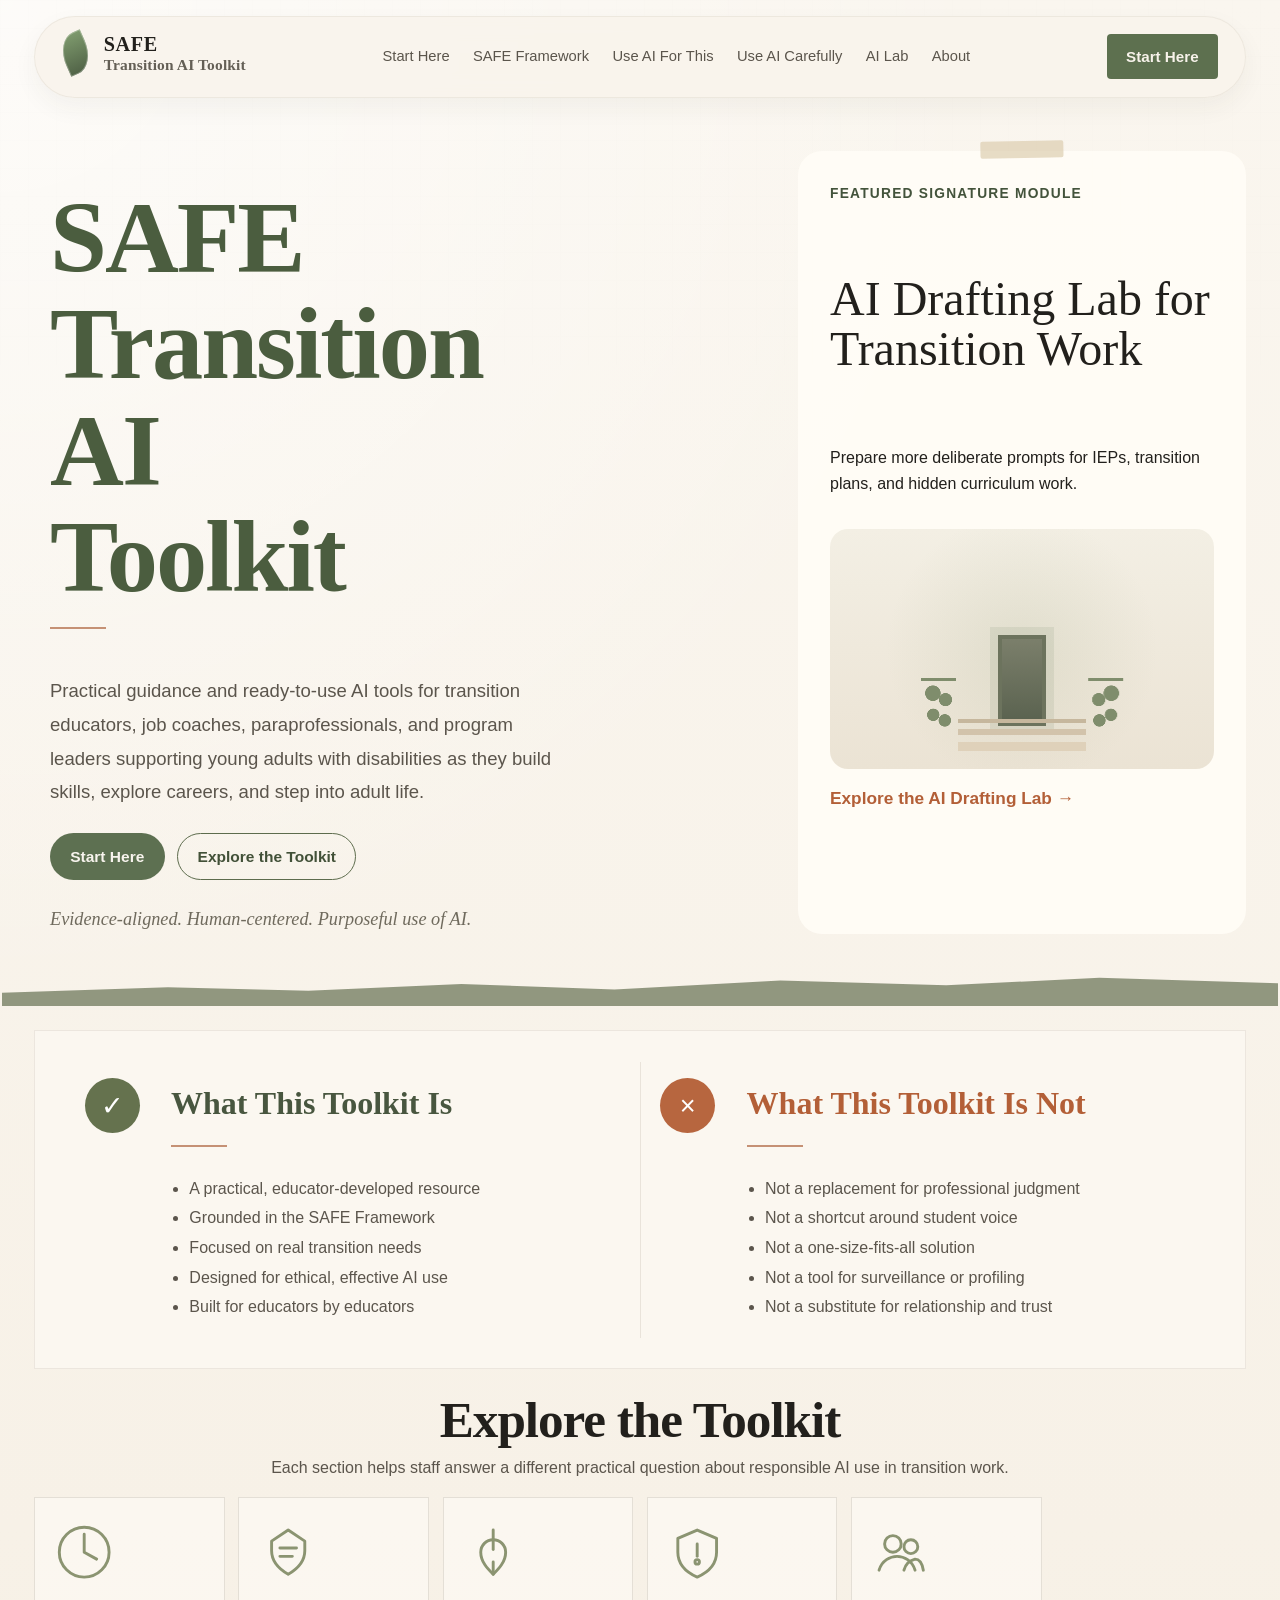
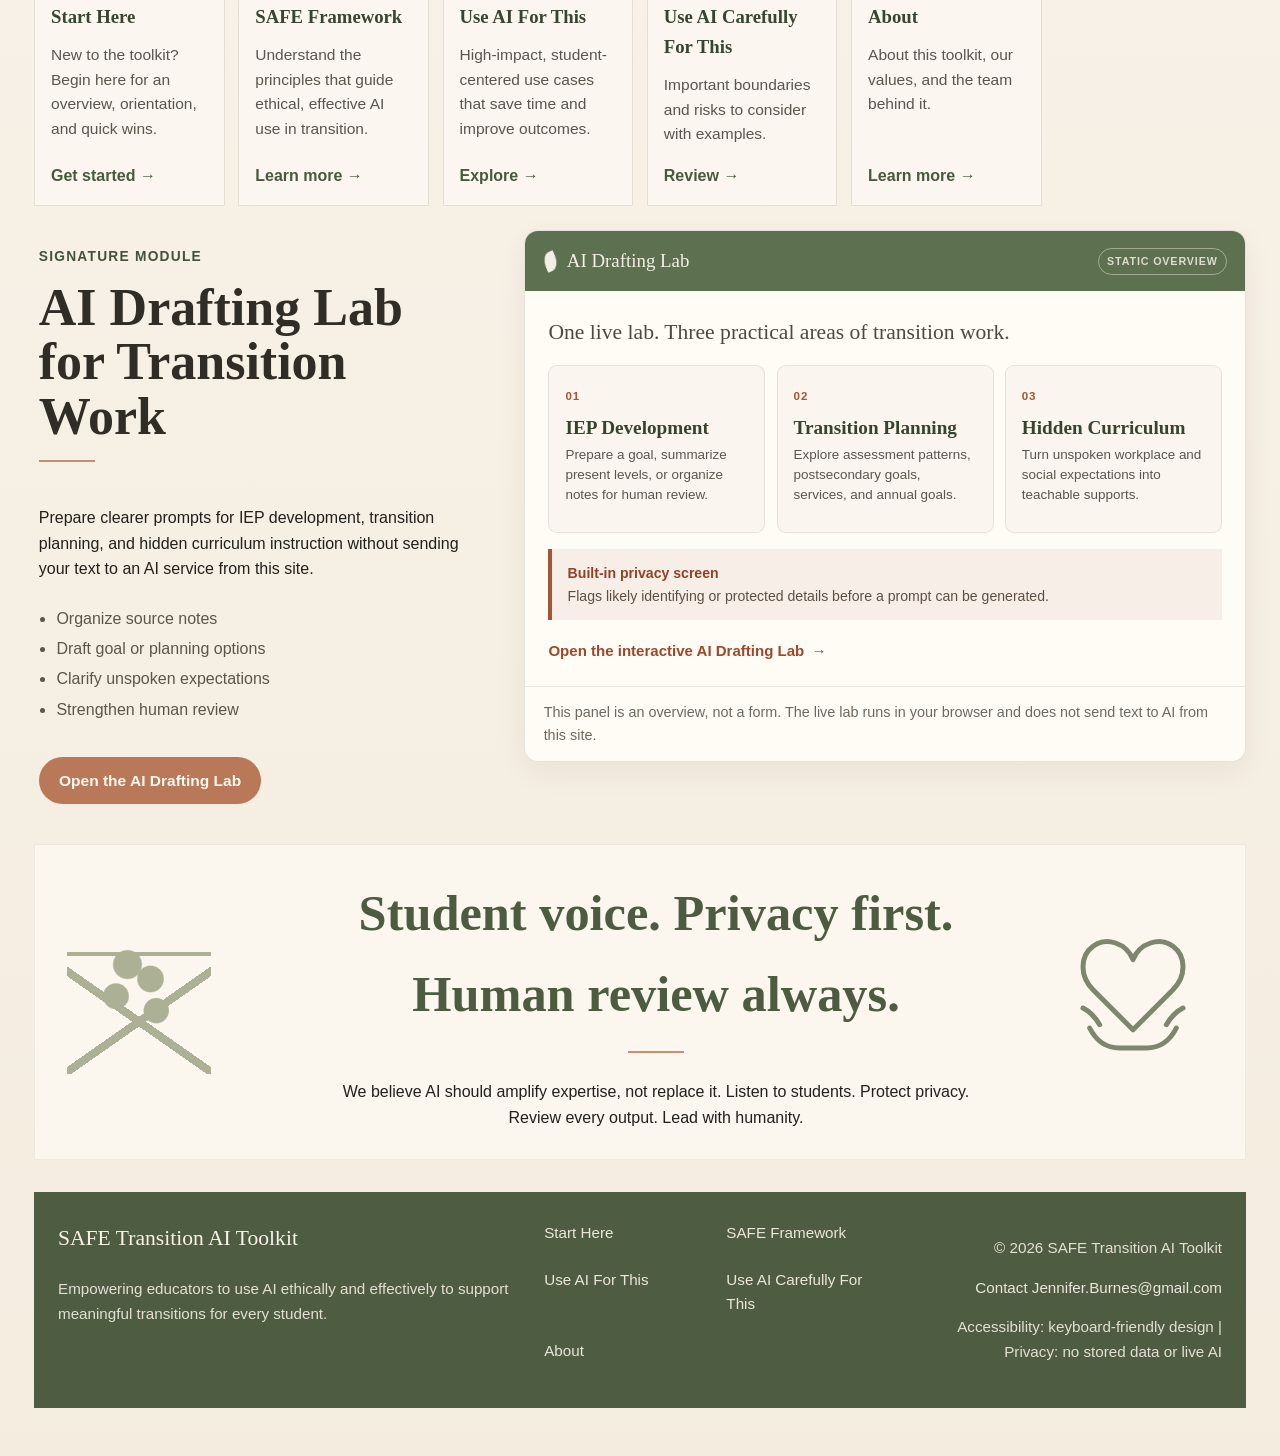
==== commit a9947b1a: "Refresh homepage AI lab preview" ====
--- a/index.html
+++ b/index.html
@@ -162,55 +162,39 @@
             </ul>
             <a class="button button--clay" href="hidden-curriculum-ai-lab.html">Open the AI Drafting Lab</a>
           </div>
-          <div class="signature-shell">
+          <aside class="signature-shell signature-shell--preview" aria-labelledby="lab-preview-title">
             <div class="signature-shell__header">
               <span class="signature-shell__leaf" aria-hidden="true"></span>
-              <span>AI Drafting Lab</span>
-            </div>
-            <div class="signature-shell__body">
-              <div class="signature-shell__column">
-                <div class="signature-block">
-                  <h3>1. Describe the situation</h3>
-                  <p>What's happening? Be as specific as you can.</p>
-                  <div class="signature-shell__textarea">Example: My student has a hard time knowing what to say when meeting someone new at a job site...</div>
-                  <span class="signature-shell__meta">500 characters remaining</span>
-                </div>
-                <div class="signature-block">
-                  <h3>3. What's the purpose?</h3>
-                  <p>What would you like help with?</p>
-                  <ul class="signature-checklist">
-                    <li class="is-selected">Explain the expectation</li>
-                    <li>Create a student-friendly explanation</li>
-                    <li>Create a practice scenario</li>
-                    <li>Plan instruction or coaching</li>
-                    <li>Other (tell us more)</li>
-                  </ul>
-                </div>
+              <span id="lab-preview-title">AI Drafting Lab</span>
+              <span class="signature-shell__status">Static overview</span>
+            </div>
+            <div class="signature-preview">
+              <p class="signature-preview__lead">One live lab. Three practical areas of transition work.</p>
+              <div class="signature-preview__lanes">
+                <section class="signature-preview__lane">
+                  <span>01</span>
+                  <h3>IEP Development</h3>
+                  <p>Prepare a goal, summarize present levels, or organize notes for human review.</p>
+                </section>
+                <section class="signature-preview__lane">
+                  <span>02</span>
+                  <h3>Transition Planning</h3>
+                  <p>Explore assessment patterns, postsecondary goals, services, and annual goals.</p>
+                </section>
+                <section class="signature-preview__lane">
+                  <span>03</span>
+                  <h3>Hidden Curriculum</h3>
+                  <p>Turn unspoken workplace and social expectations into teachable supports.</p>
+                </section>
               </div>
-              <div class="signature-shell__column">
-                <div class="signature-block">
-                  <h3>2. Privacy check</h3>
-                  <p>Does this description include identifying information?</p>
-                  <ul class="signature-radios">
-                    <li class="is-selected">No, it's anonymous</li>
-                    <li>Yes, I need to remove or change details</li>
-                  </ul>
-                </div>
-                <div class="signature-block">
-                  <h3>4. Generated prompt <span>(review before using)</span></h3>
-                  <p>Copy, edit, and use with your preferred AI tool.</p>
-                  <div class="signature-shell__prompt">
-                    You are a transition educator creating clear, student-friendly guidance. Explain the hidden social/workplace expectation in simple language. Include why it matters, what it looks like, and practical tips students can use.
-                  </div>
-                  <div class="signature-shell__actions">
-                    <span class="signature-pill">Copy prompt</span>
-                    <a href="hidden-curriculum-ai-lab.html">Clear</a>
-                  </div>
-                </div>
+              <div class="signature-preview__safety">
+                <strong>Built-in privacy screen</strong>
+                <span>Flags likely identifying or protected details before a prompt can be generated.</span>
               </div>
-            </div>
-            <p class="signature-shell__footer">Always review AI output. Add student voice. Protect privacy. Use your professional judgment.</p>
-          </div>
+              <a class="signature-preview__open" href="hidden-curriculum-ai-lab.html">Open the interactive AI Drafting Lab <span aria-hidden="true">→</span></a>
+            </div>
+            <p class="signature-shell__footer">This panel is an overview, not a form. The live lab runs in your browser and does not send text to AI from this site.</p>
+          </aside>
         </section>
 
         <section class="section closing-banner">
--- a/styles.css
+++ b/styles.css
@@ -1303,114 +1303,102 @@
   transform: rotate(-24deg);
 }
 
-.signature-shell__body {
-  display: grid;
-  grid-template-columns: repeat(2, minmax(0, 1fr));
-}
-
-.signature-shell__column + .signature-shell__column {
-  border-left: 1px solid rgba(89, 76, 59, 0.12);
-}
-
-.signature-block {
-  padding: 1rem 1.2rem 1.1rem;
-  border-bottom: 1px solid rgba(89, 76, 59, 0.12);
-}
-
-.signature-block h3 {
-  margin: 0 0 0.35rem;
-  font-size: 1rem;
-}
-
-.signature-block h3 span {
+.signature-shell__status {
+  margin-left: auto;
+  padding: 0.25rem 0.5rem;
+  border: 1px solid rgba(244, 239, 229, 0.45);
+  border-radius: 999px;
+  color: rgba(244, 239, 229, 0.85);
+  font-family: var(--sans);
+  font-size: 0.67rem;
+  font-weight: 700;
+  letter-spacing: 0.08em;
+  text-transform: uppercase;
+}
+
+.signature-preview {
+  padding: 1.45rem;
+}
+
+.signature-preview__lead {
+  margin: 0 0 1rem;
+  color: #4d4a41;
+  font-family: var(--serif);
+  font-size: 1.35rem;
+}
+
+.signature-preview__lanes {
+  display: grid;
+  grid-template-columns: repeat(3, minmax(0, 1fr));
+  gap: 0.7rem;
+}
+
+.signature-preview__lane {
+  min-height: 10.5rem;
+  padding: 1rem;
+  border: 1px solid rgba(89, 76, 59, 0.12);
+  border-radius: 9px;
+  background: #faf6ef;
+}
+
+.signature-preview__lane span {
+  color: #a55436;
+  font-size: 0.72rem;
+  font-weight: 800;
+  letter-spacing: 0.08em;
+}
+
+.signature-preview__lane h3 {
+  margin: 0.55rem 0 0.45rem;
+  color: #35442d;
+  font-family: var(--serif);
+  font-size: 1.2rem;
+  line-height: 1.1;
+}
+
+.signature-preview__lane p {
+  margin: 0;
   color: var(--muted);
-  font-weight: 400;
-}
-
-.signature-block p {
-  margin: 0 0 0.7rem;
-  color: var(--muted);
-  font-size: 0.93rem;
-}
-
-.signature-shell__textarea,
-.signature-shell__prompt {
-  padding: 0.95rem;
-  border: 1px solid rgba(89, 76, 59, 0.12);
-  border-radius: 8px;
-  background: #faf6ef;
-  color: #4d4a41;
-  line-height: 1.7;
-}
-
-.signature-shell__meta {
-  display: block;
-  margin-top: 0.35rem;
-  color: #847b6c;
-  font-size: 0.82rem;
-}
-
-.signature-checklist,
-.signature-radios {
-  margin: 0;
-  padding: 0;
-  list-style: none;
-  display: grid;
-  gap: 0.55rem;
-}
-
-.signature-checklist li,
-.signature-radios li {
-  position: relative;
-  padding-left: 1.6rem;
-  color: var(--muted);
-}
-
-.signature-checklist li::before,
-.signature-radios li::before {
-  content: "";
-  position: absolute;
-  left: 0;
-  top: 0.32rem;
-  width: 0.8rem;
-  height: 0.8rem;
-  border: 1px solid rgba(94, 108, 76, 0.42);
-  background: white;
-}
-
-.signature-radios li::before {
-  border-radius: 50%;
-}
-
-.signature-checklist .is-selected::before {
-  background: #6a7b56;
-  box-shadow: inset 0 0 0 2px #faf6ef;
-}
-
-.signature-radios .is-selected::before {
-  background: radial-gradient(circle, #6a7b56 0 40%, white 44% 100%);
-}
-
-.signature-shell__actions {
-  display: flex;
-  align-items: center;
-  gap: 1rem;
-  margin-top: 0.9rem;
-}
-
-.signature-pill {
+  font-size: 0.84rem;
+  line-height: 1.5;
+}
+
+.signature-preview__safety {
+  display: grid;
+  gap: 0.2rem;
+  margin-top: 1rem;
+  padding: 0.85rem 0.95rem;
+  border-left: 4px solid #a55436;
+  background: #f7eee8;
+  color: #5e4f43;
+  font-size: 0.88rem;
+  line-height: 1.45;
+}
+
+.signature-preview__safety strong {
+  color: #8e4327;
+}
+
+.signature-preview__open {
   display: inline-flex;
-  align-items: center;
-  padding: 0.55rem 0.85rem;
-  border-radius: 8px;
-  background: #687755;
-  color: #f7f2ea;
-  font-weight: 600;
+  gap: 0.45rem;
+  margin-top: 1.15rem;
+  color: #9a492d;
+  font-size: 0.94rem;
+  font-weight: 800;
+  text-decoration: none;
+}
+
+.signature-preview__open:hover,
+.signature-preview__open:focus-visible {
+  color: #6e351f;
+  text-decoration: underline;
 }
 
 .signature-shell__footer {
   margin: 0;
   padding: 0.85rem 1.15rem;
+  border-top: 1px solid rgba(89, 76, 59, 0.12);
   color: #70685d;
   font-size: 0.9rem;
 }
@@ -1623,8 +1611,7 @@
     display: none;
   }
 
-  .band-panel + .band-panel,
-  .signature-shell__column + .signature-shell__column {
+  .band-panel + .band-panel {
     border-left: 0;
     border-top: 1px solid rgba(96, 82, 60, 0.12);
   }
@@ -1639,6 +1626,18 @@
 }
 
 @media (max-width: 720px) {
+  .signature-preview {
+    padding: 1.1rem;
+  }
+
+  .signature-preview__lanes {
+    grid-template-columns: 1fr;
+  }
+
+  .signature-preview__lane {
+    min-height: 0;
+  }
+
   .hero--homepage {
     gap: 1.8rem;
     padding: 1.4rem 0 4rem;
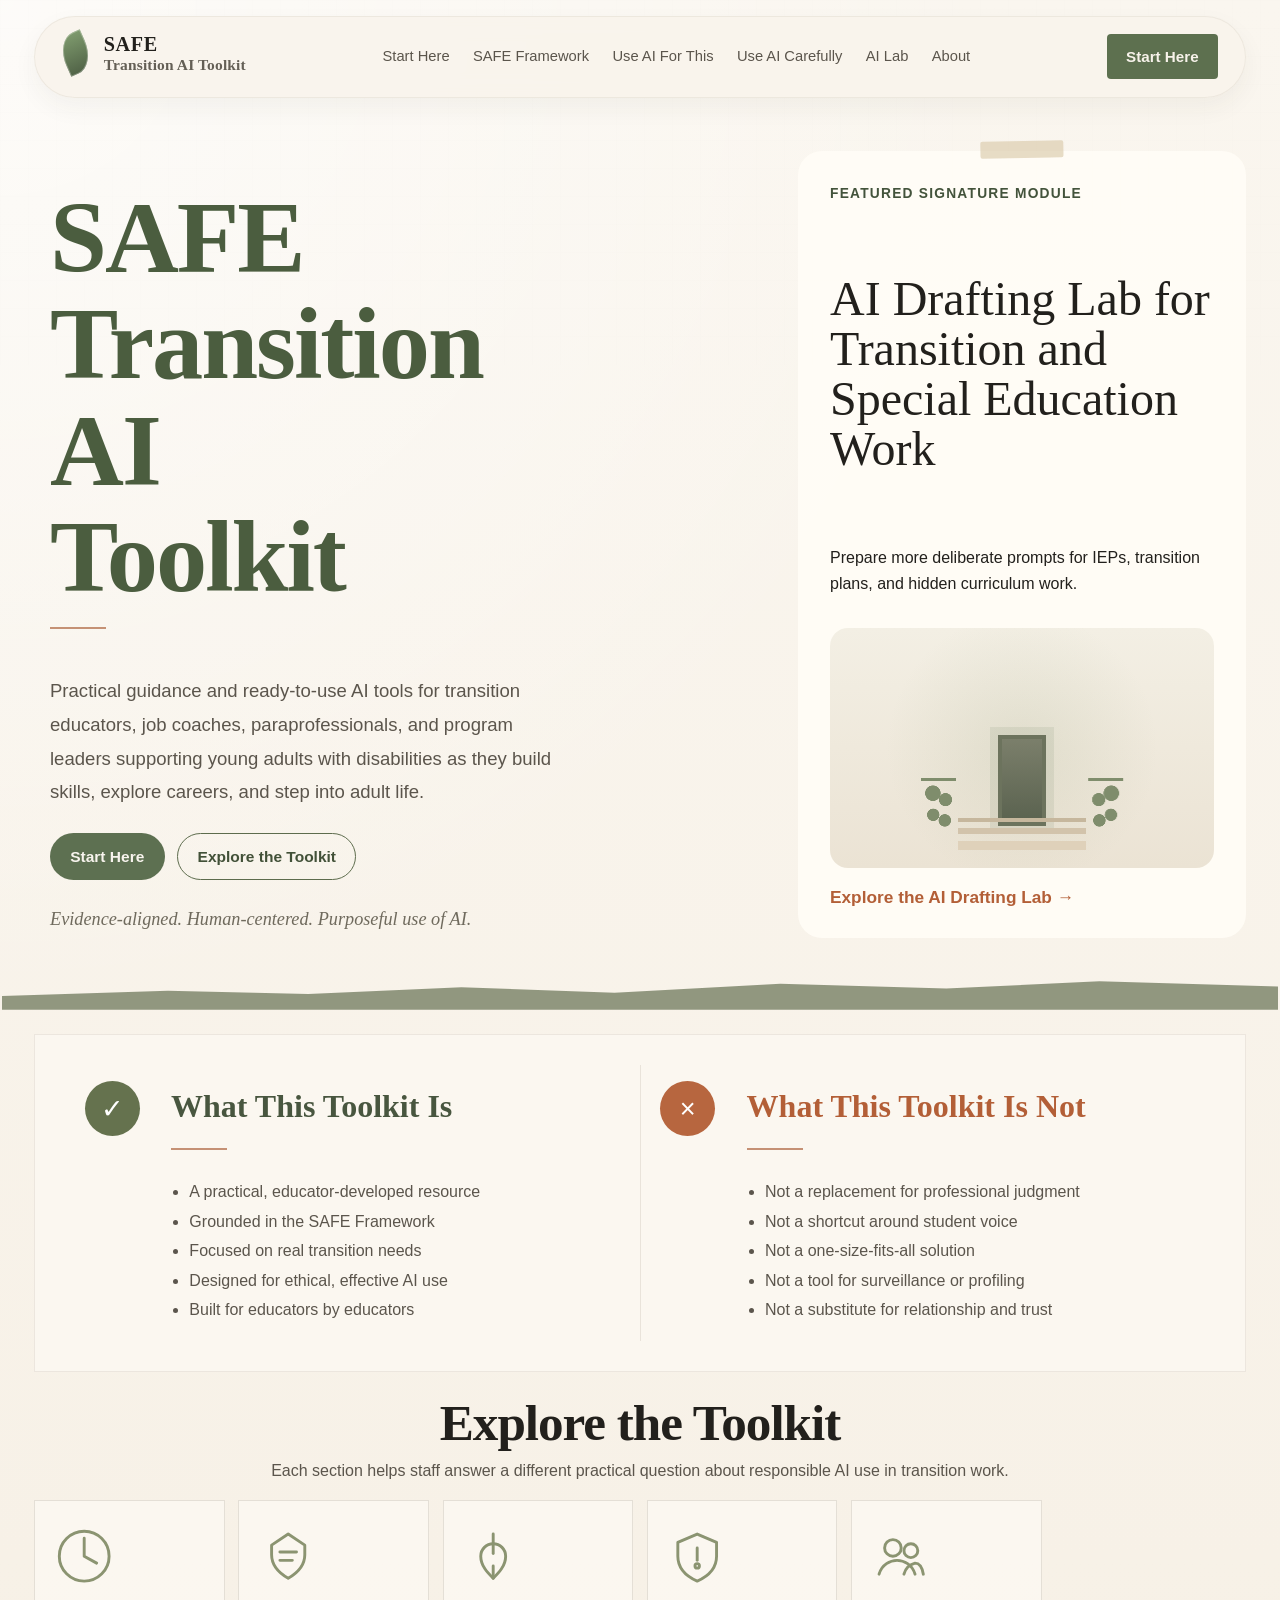
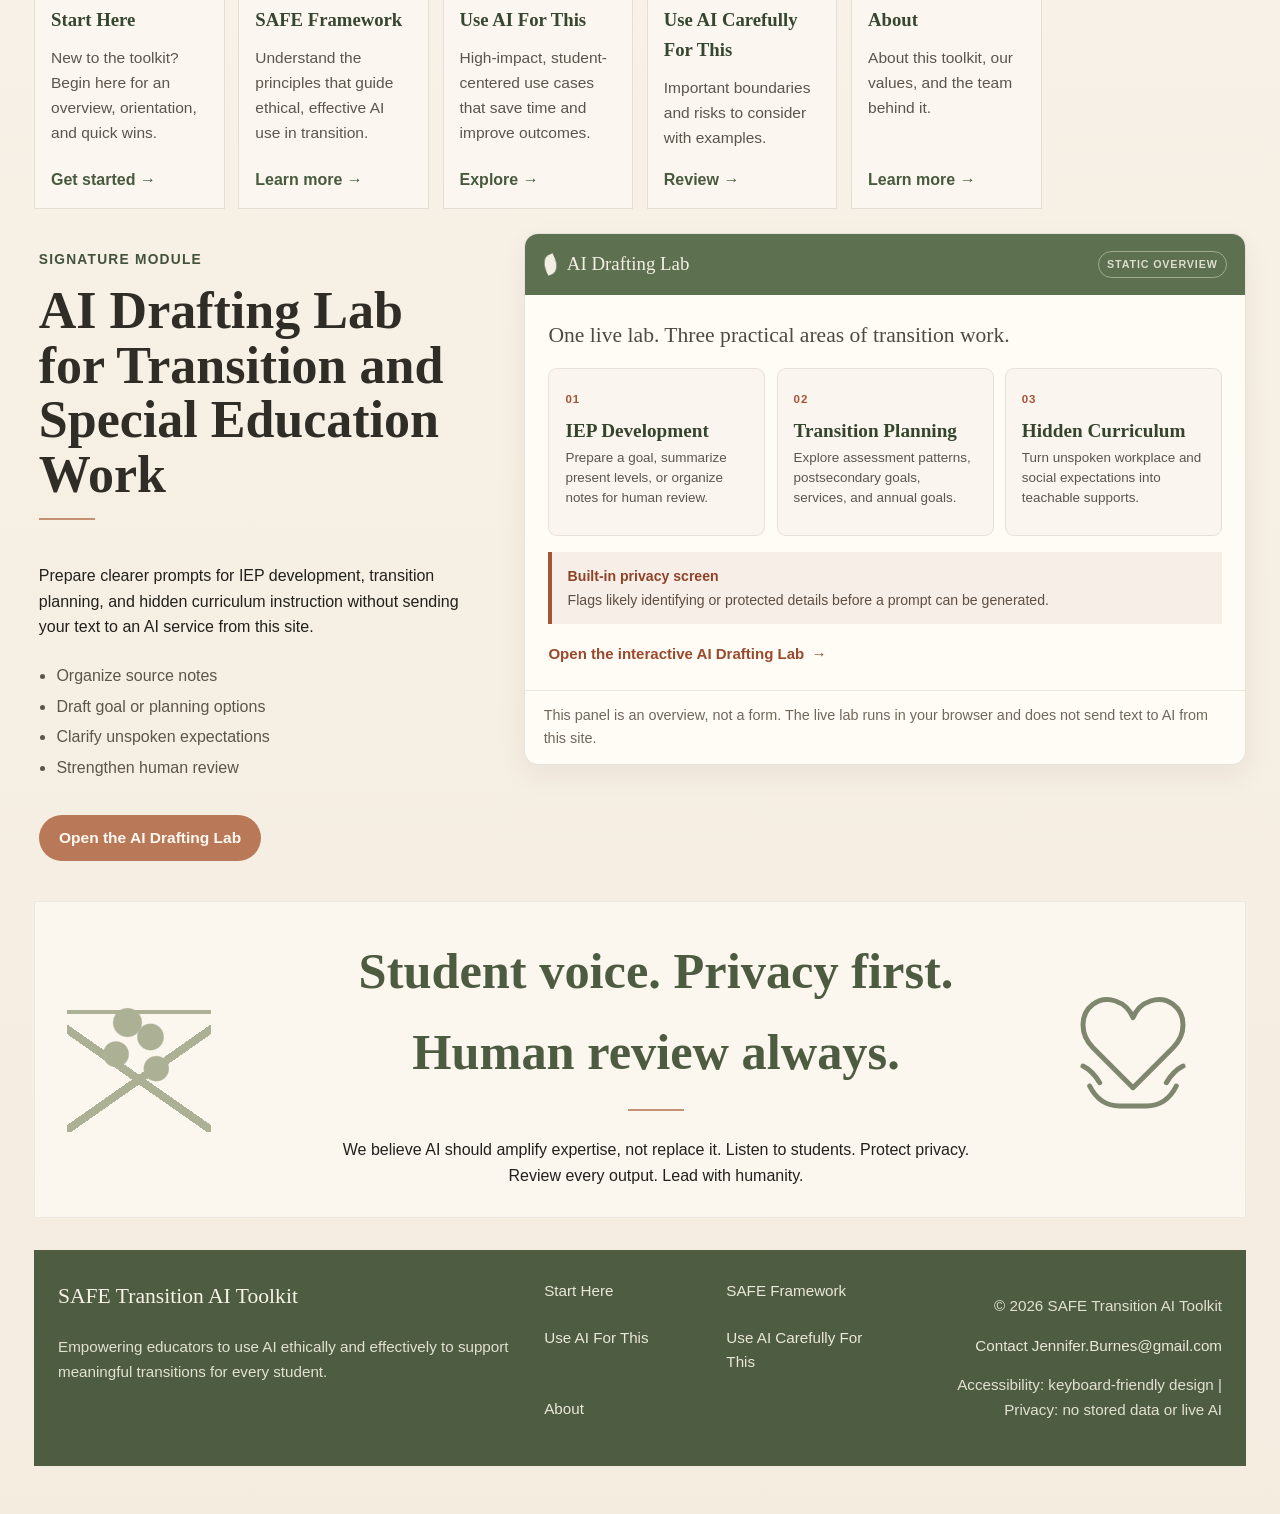
==== commit 06cb19da: "Broaden AI lab title" ====
--- a/index.html
+++ b/index.html
@@ -52,7 +52,7 @@
           <aside class="feature-card feature-card--illustrated">
             <span class="feature-card__tape" aria-hidden="true"></span>
             <p class="feature-card__eyeline">Featured Signature Module</p>
-            <h2>AI Drafting Lab for Transition Work</h2>
+            <h2>AI Drafting Lab for Transition and Special Education Work</h2>
             <p>Prepare more deliberate prompts for IEPs, transition plans, and hidden curriculum work.</p>
             <div class="feature-card__art" aria-hidden="true">
               <div class="feature-card__door"></div>
@@ -148,7 +148,7 @@
         <section class="section signature-section">
           <div class="signature-copy">
             <p class="page-hero__kicker">Signature Module</p>
-            <h2>AI Drafting Lab for Transition Work</h2>
+            <h2>AI Drafting Lab for Transition and Special Education Work</h2>
             <span class="hero-rule" aria-hidden="true"></span>
             <p>
               Prepare clearer prompts for IEP development, transition planning, and hidden curriculum
--- a/styles.css
+++ b/styles.css
@@ -442,6 +442,37 @@
   margin-top: 1rem;
 }
 
+.example-prompt {
+  margin-top: 0.9rem;
+  color: var(--muted);
+  font-size: 0.86rem;
+}
+
+.example-prompt summary {
+  color: #7f4129;
+  cursor: pointer;
+  font-weight: 800;
+}
+
+.example-prompt p {
+  margin: 0.7rem 0;
+}
+
+.example-prompt pre {
+  max-height: 15rem;
+  overflow: auto;
+  margin: 0;
+  padding: 0.8rem;
+  border: 1px solid rgba(89, 76, 59, 0.12);
+  border-radius: 8px;
+  background: #faf6ef;
+  color: #4d4a41;
+  font-family: var(--sans);
+  font-size: 0.8rem;
+  line-height: 1.55;
+  white-space: pre-wrap;
+}
+
 .section-card:hover,
 .section-card:focus-visible {
   transform: translateY(-3px);
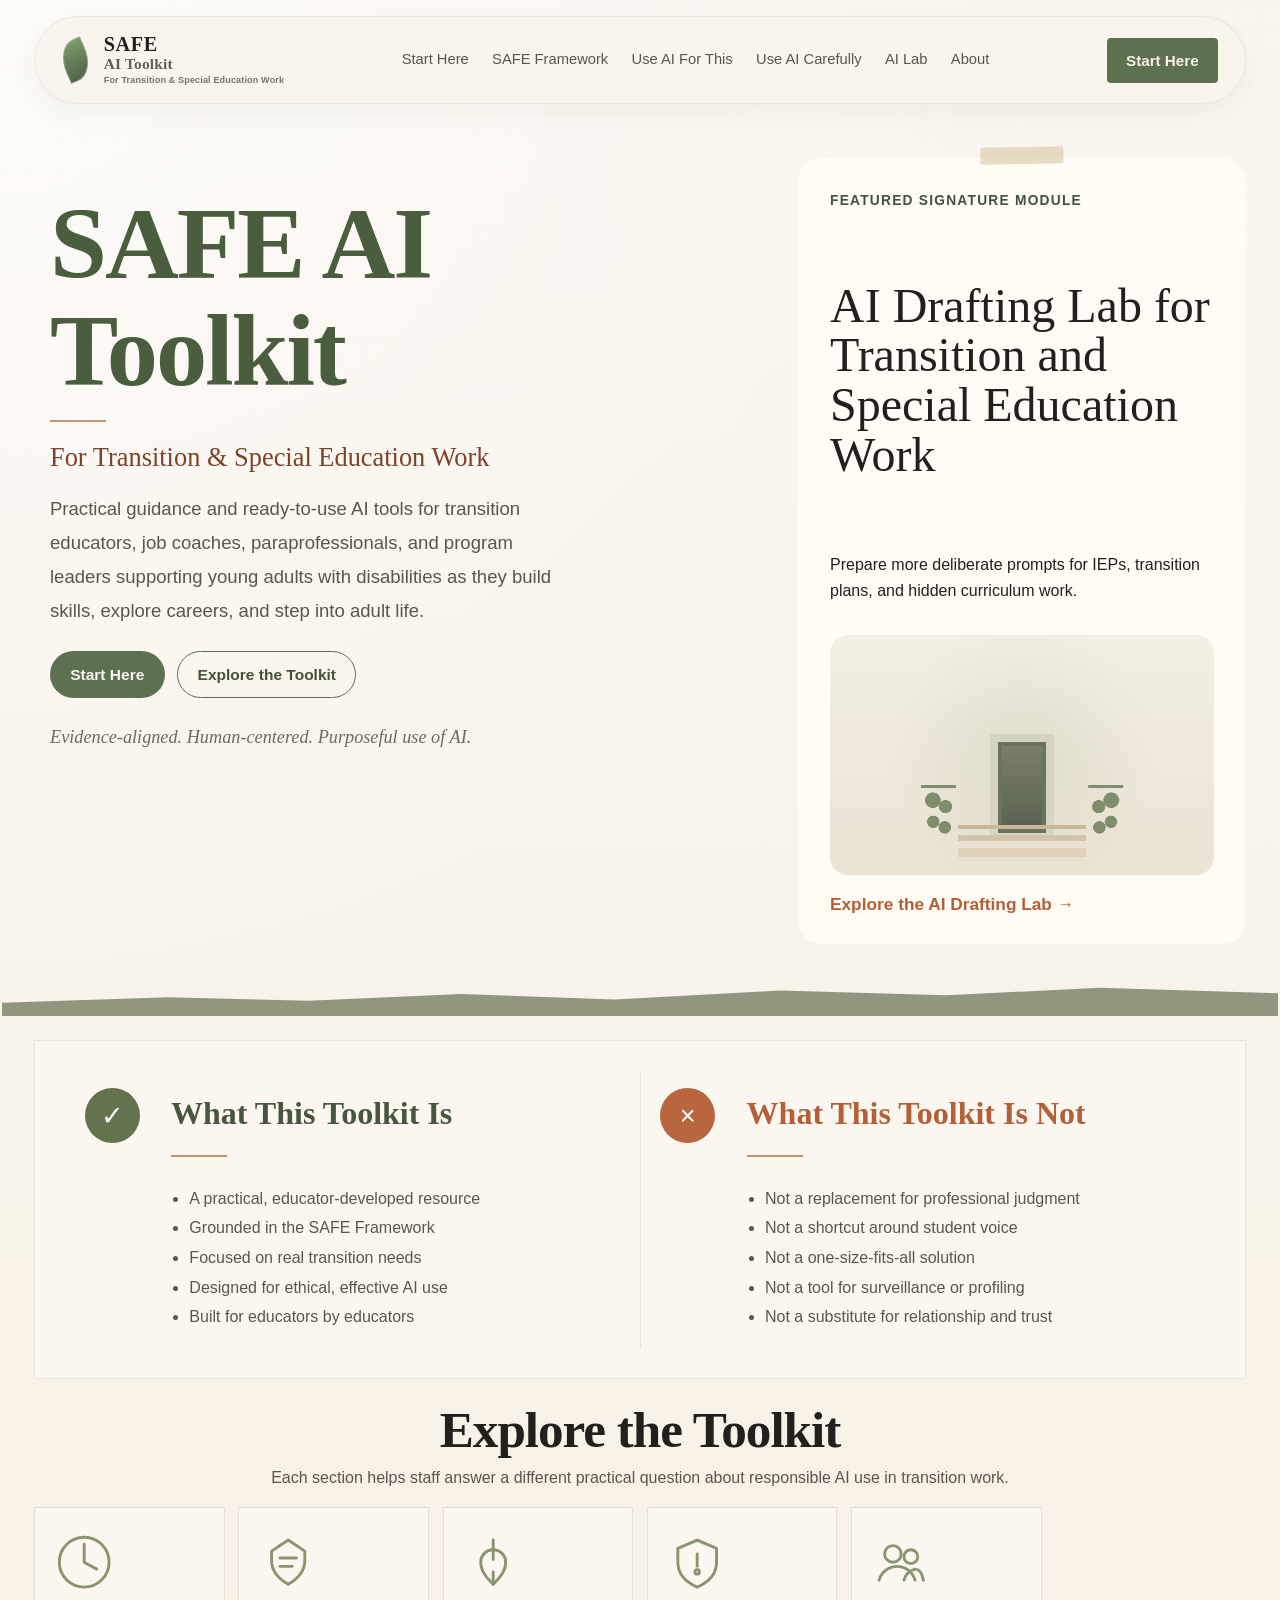
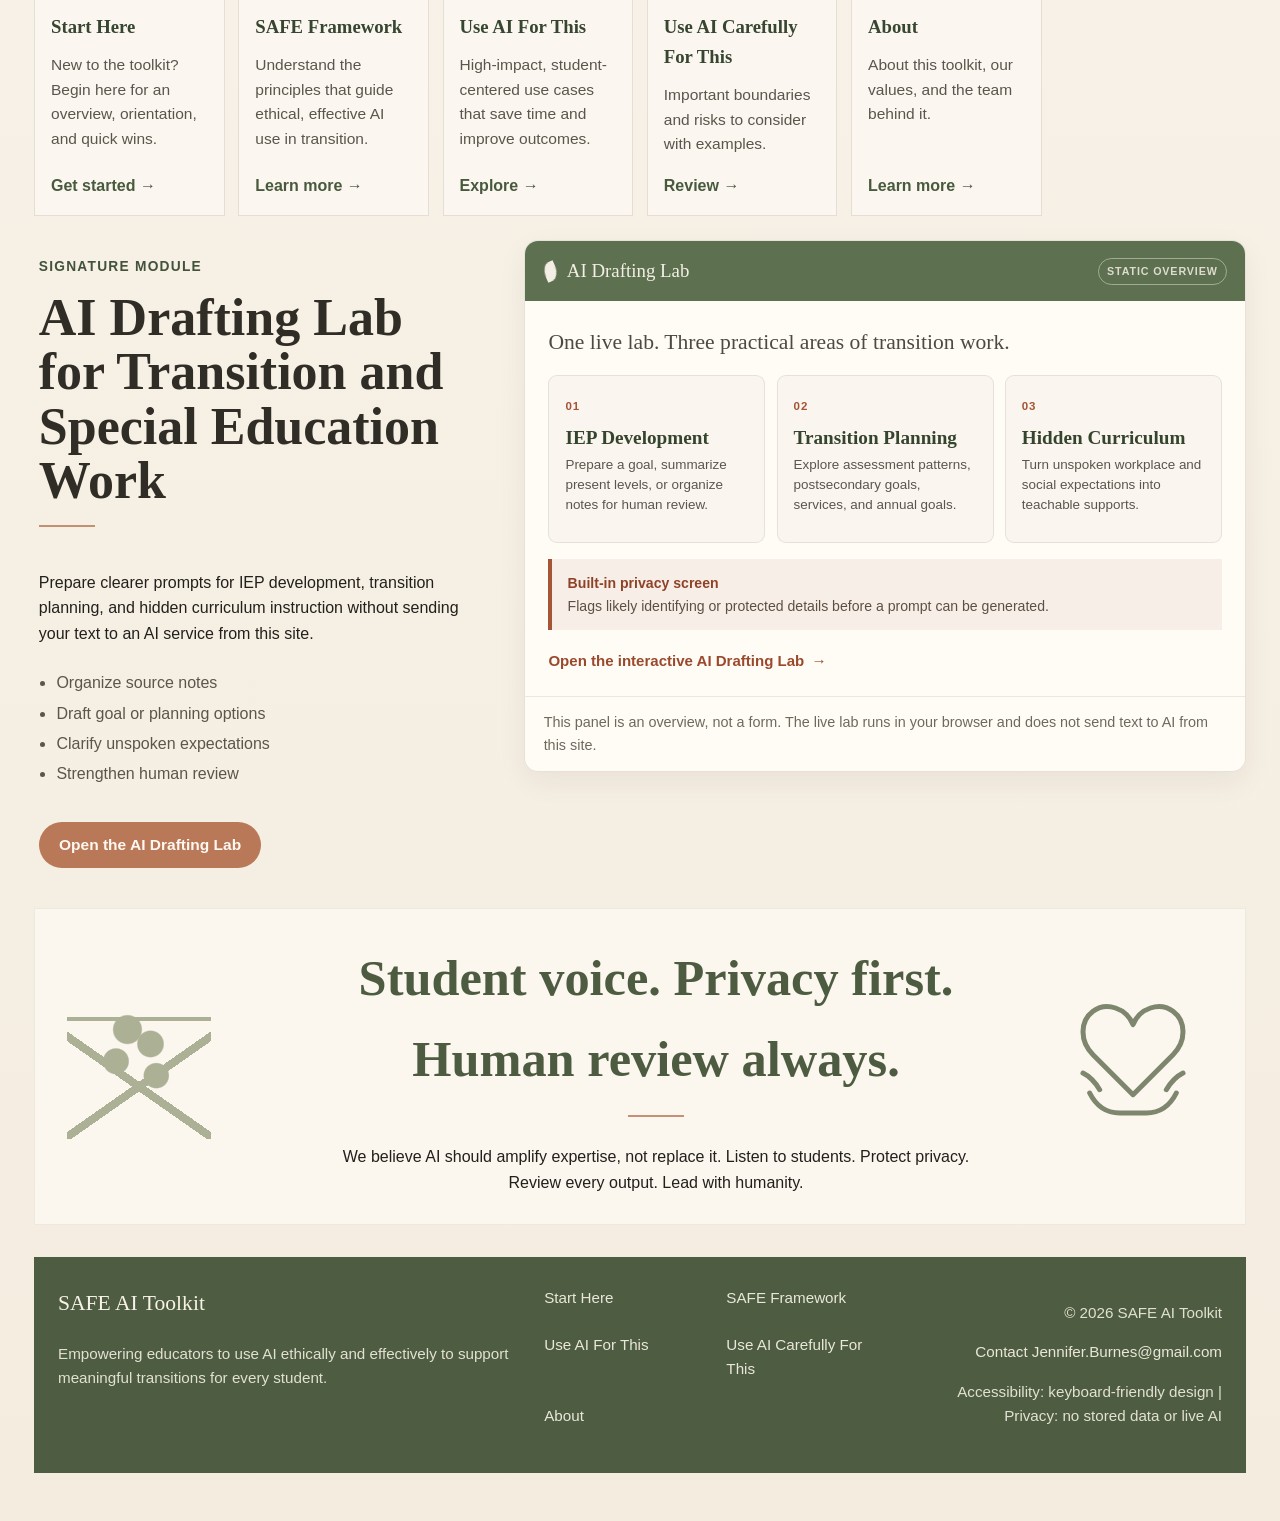
==== commit 0eb2fb53: "Broaden SAFE toolkit branding" ====
--- a/index.html
+++ b/index.html
@@ -3,10 +3,10 @@
   <head>
     <meta charset="UTF-8" />
     <meta name="viewport" content="width=device-width, initial-scale=1.0" />
-    <title>SAFE Transition AI Toolkit</title>
+    <title>SAFE AI Toolkit</title>
     <meta
       name="description"
-      content="A practical toolkit for transition educators using AI responsibly in student-centered transition planning and employment readiness."
+      content="A practical AI toolkit for transition and special education professionals using AI responsibly in student-centered planning and instruction."
     />
     <link rel="stylesheet" href="styles.css" />
   </head>
@@ -14,9 +14,9 @@
     <div class="site-shell">
       <header class="site-header">
         <div class="brand-lockup">
-          <a class="brand-mark" href="index.html" aria-label="SAFE Transition AI Toolkit home">
+          <a class="brand-mark" href="index.html" aria-label="SAFE AI Toolkit home">
             <span class="brand-mark__leaf"></span>
-            <span class="brand-mark__text"><span>SAFE</span><span>Transition AI Toolkit</span></span>
+            <span class="brand-mark__text"><span>SAFE</span><span>AI Toolkit</span><span class="brand-mark__descriptor">For Transition &amp; Special Education Work</span></span>
           </a>
         </div>
         <button class="menu-toggle" type="button" aria-expanded="false" aria-controls="site-nav">
@@ -36,8 +36,9 @@
       <main>
         <section class="hero hero--homepage section">
           <div class="hero__content hero__content--open">
-            <h1>SAFE Transition AI Toolkit</h1>
+            <h1>SAFE AI Toolkit</h1>
             <span class="hero-rule" aria-hidden="true"></span>
+            <p class="hero__scope">For Transition &amp; Special Education Work</p>
             <p class="hero__lede hero__lede--wide">
               Practical guidance and ready-to-use AI tools for transition educators, job coaches,
               paraprofessionals, and program leaders supporting young adults with disabilities as they
@@ -216,7 +217,7 @@
 
       <footer class="site-footer site-footer--rich">
         <div class="site-footer__brand">
-          <p>SAFE Transition AI Toolkit</p>
+          <p>SAFE AI Toolkit</p>
           <p>Empowering educators to use AI ethically and effectively to support meaningful transitions for every student.</p>
         </div>
         <div class="site-footer__links">
@@ -227,7 +228,7 @@
           <a href="about.html">About</a>
         </div>
         <div class="site-footer__meta">
-          <p>&copy; 2026 SAFE Transition AI Toolkit</p>
+          <p>&copy; 2026 SAFE AI Toolkit</p>
           <p><a href="mailto:Jennifer.Burnes@gmail.com">Contact Jennifer.Burnes@gmail.com</a></p>
           <p>Accessibility: keyboard-friendly design | Privacy: no stored data or live AI</p>
         </div>
--- a/styles.css
+++ b/styles.css
@@ -117,9 +117,20 @@
   letter-spacing: 0.03em;
 }
 
-.brand-mark__text span:last-child {
+.brand-mark__text span:nth-child(2) {
   font-size: 0.8em;
   color: #645f56;
+}
+
+.brand-mark__descriptor {
+  max-width: 15rem;
+  margin-top: 0.18rem;
+  color: #7a7266;
+  font-family: var(--sans);
+  font-size: 0.54em;
+  font-weight: 600;
+  letter-spacing: 0.015em;
+  line-height: 1.25;
 }
 
 .site-nav {
@@ -961,7 +972,7 @@
   font-size: 1.2em;
 }
 
-body[data-page="home"] .brand-mark__text span:last-child {
+body[data-page="home"] .brand-mark__text span:nth-child(2) {
   font-size: 0.92em;
 }
 
@@ -1002,6 +1013,14 @@
   height: 2px;
   margin: 1rem 0 1.2rem;
   background: rgba(184, 120, 87, 0.8);
+}
+
+.hero__scope {
+  margin: -0.45rem 0 1.1rem;
+  color: #7f4129;
+  font-family: var(--serif);
+  font-size: clamp(1.2rem, 2.5vw, 1.65rem);
+  line-height: 1.2;
 }
 
 .hero__lede--wide {
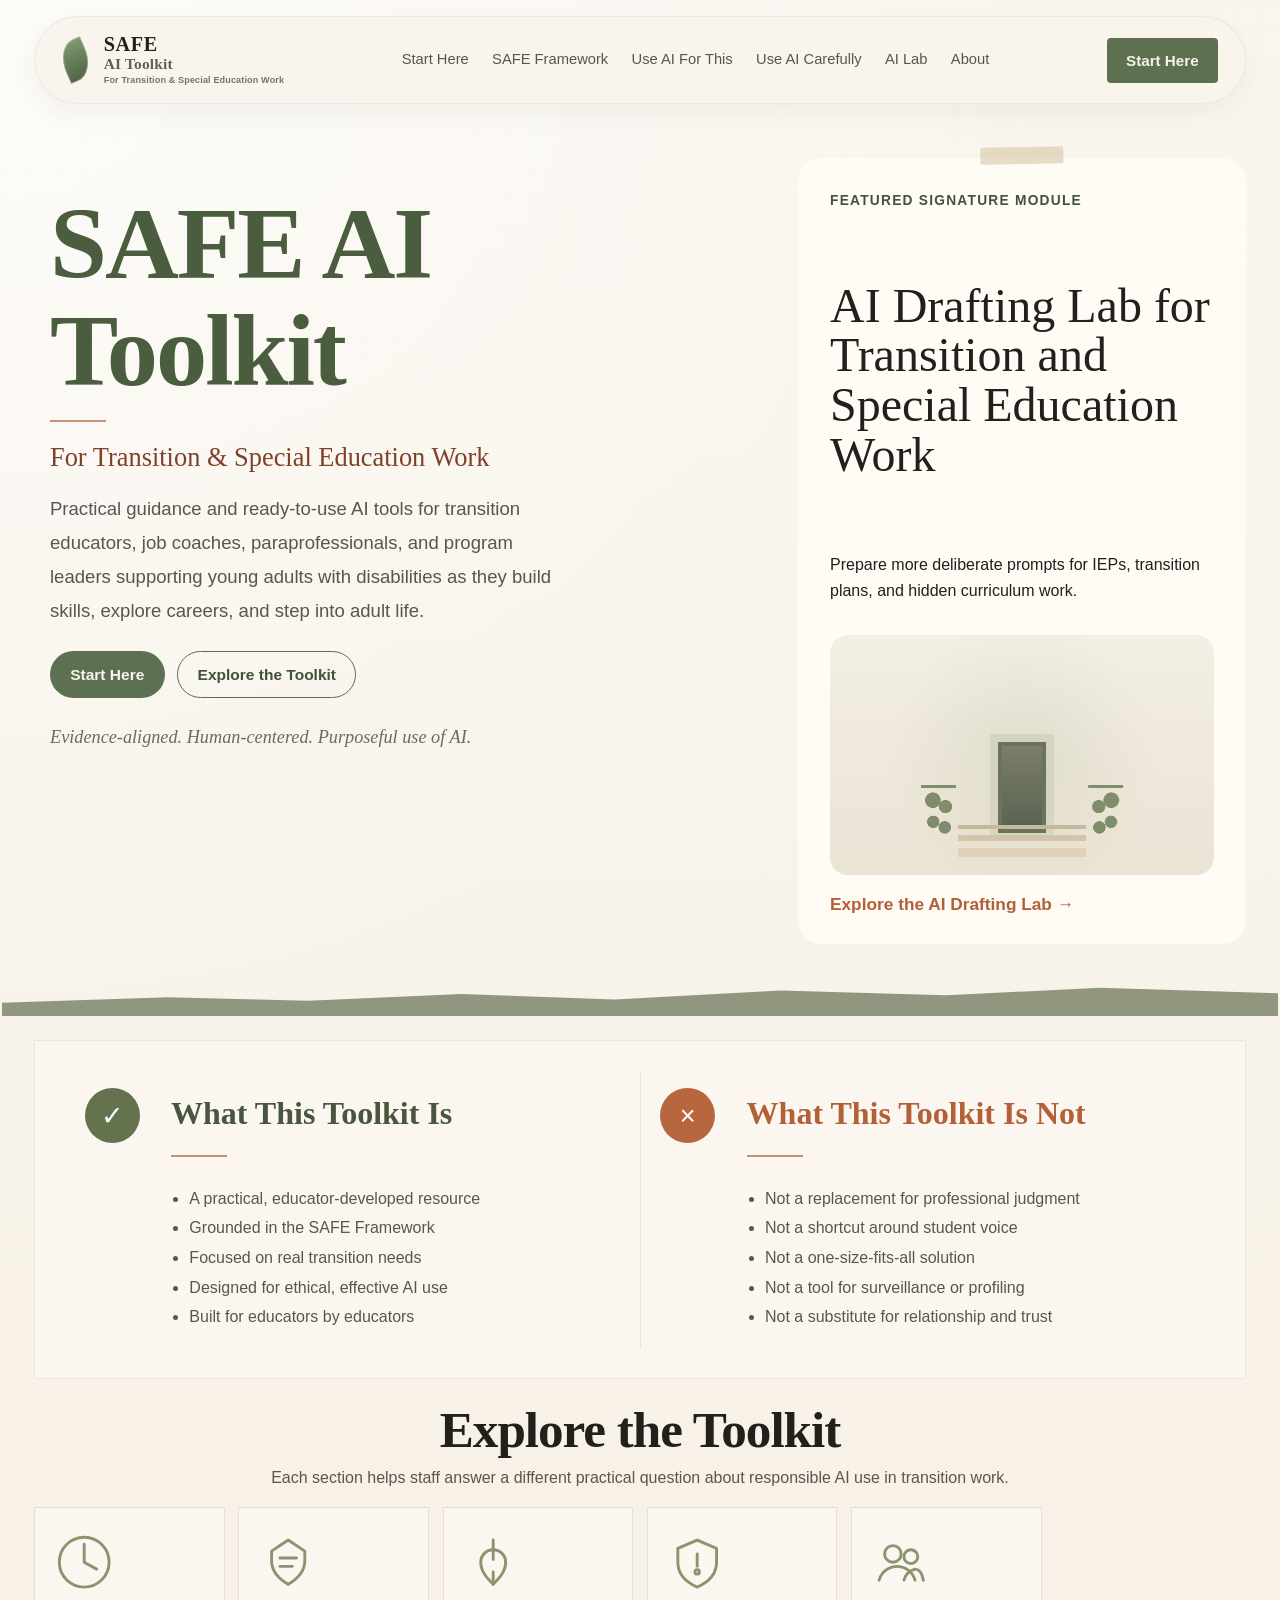
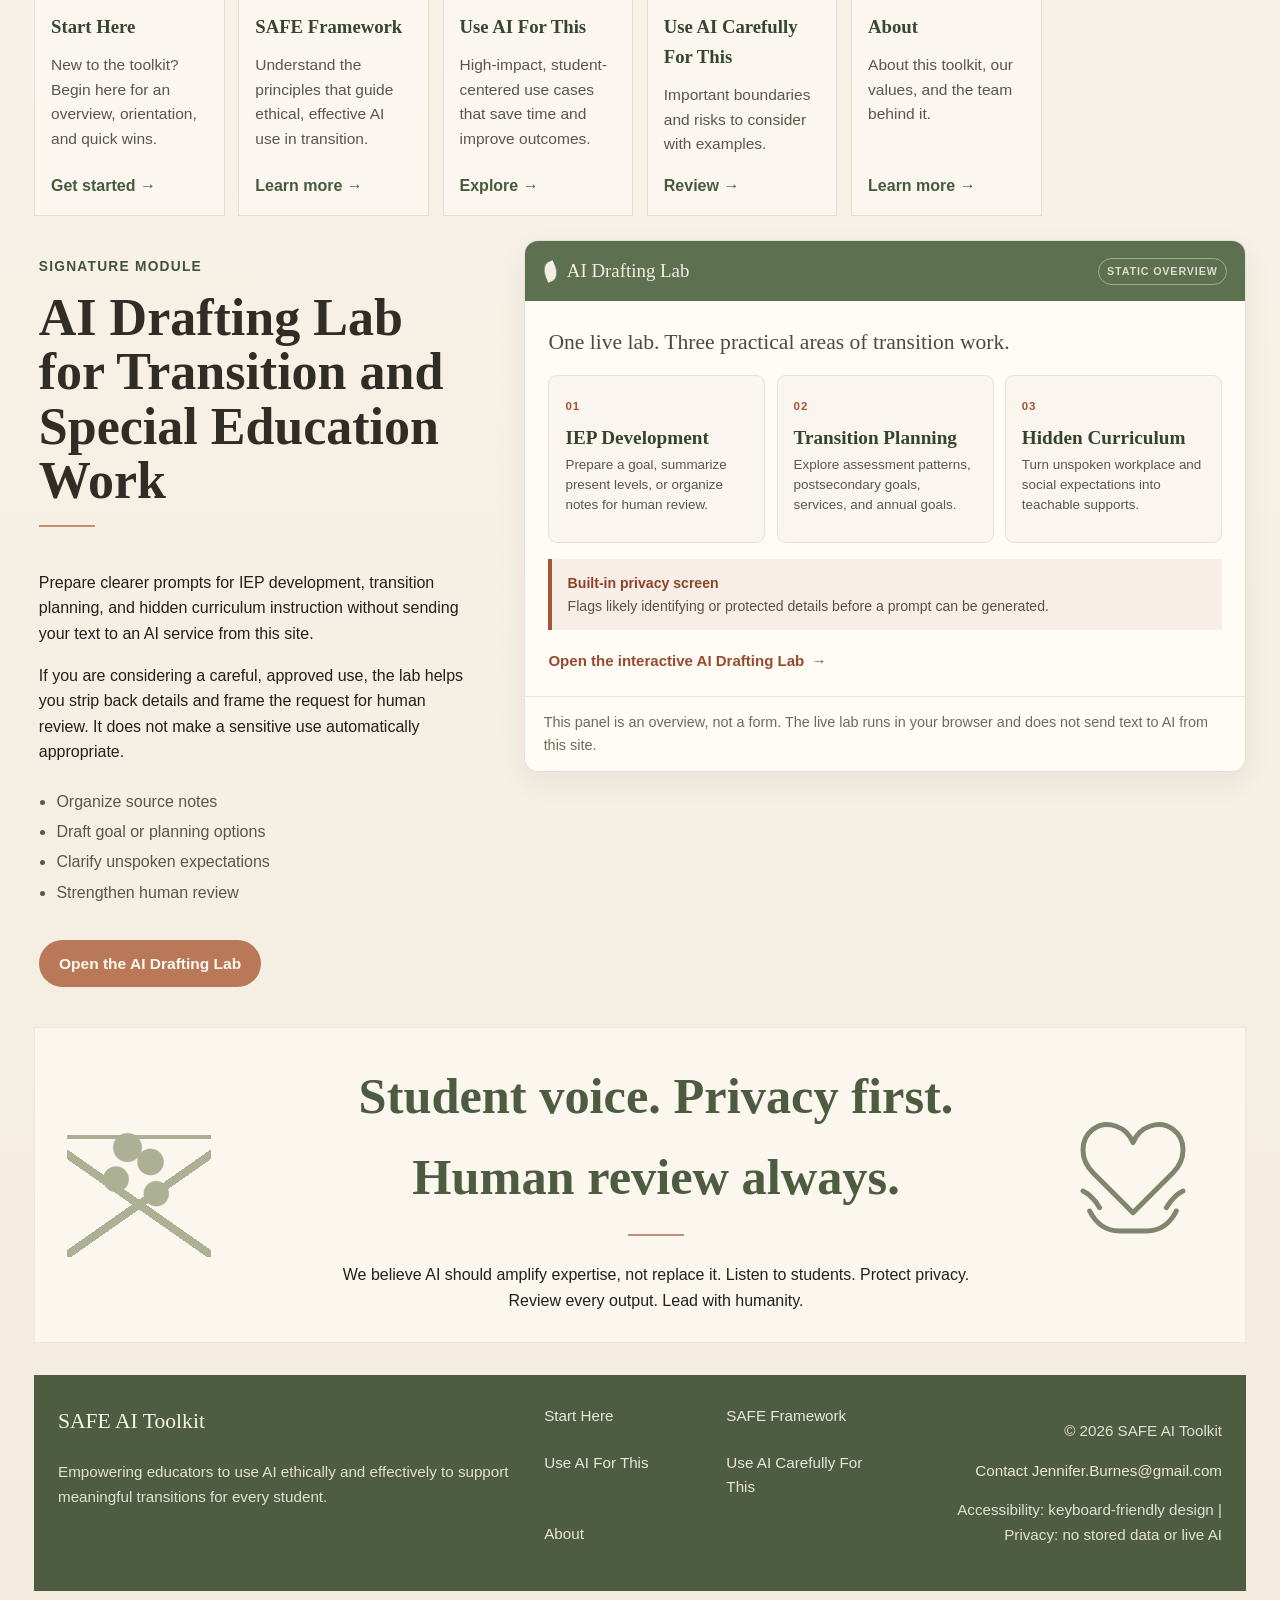
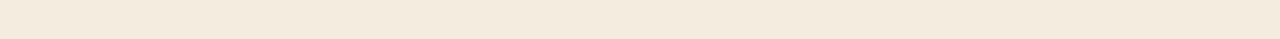
==== commit 878388a7: "Clarify careful-use pathway to lab" ====
--- a/index.html
+++ b/index.html
@@ -8,10 +8,12 @@
       name="description"
       content="A practical AI toolkit for transition and special education professionals using AI responsibly in student-centered planning and instruction."
     />
+    <link rel="icon" href="favicon.svg" type="image/svg+xml" />
     <link rel="stylesheet" href="styles.css" />
   </head>
   <body data-page="home">
     <div class="site-shell">
+      <a class="skip-link" href="#main-content">Skip to main content</a>
       <header class="site-header">
         <div class="brand-lockup">
           <a class="brand-mark" href="index.html" aria-label="SAFE AI Toolkit home">
@@ -24,7 +26,7 @@
         </button>
         <nav id="site-nav" class="site-nav" aria-label="Primary">
           <a href="start-here.html">Start Here</a>
-          <a href="https://www.edsafeai.org/safe" target="_blank" rel="noopener noreferrer">SAFE Framework</a>
+          <a href="safe-framework.html">SAFE Framework</a>
           <a href="use-ai-for-this.html">Use AI For This</a>
           <a href="use-ai-carefully.html">Use AI Carefully</a>
           <a href="hidden-curriculum-ai-lab.html">AI Lab</a>
@@ -33,7 +35,7 @@
         <a class="header-cta" href="start-here.html">Start Here</a>
       </header>
 
-      <main>
+      <main id="main-content">
         <section class="hero hero--homepage section">
           <div class="hero__content hero__content--open">
             <h1>SAFE AI Toolkit</h1>
@@ -111,7 +113,7 @@
               <p>New to the toolkit? Begin here for an overview, orientation, and quick wins.</p>
               <span class="toolkit-card__link">Get started</span>
             </a>
-            <a class="toolkit-card" href="https://www.edsafeai.org/safe" target="_blank" rel="noopener noreferrer">
+            <a class="toolkit-card" href="safe-framework.html">
               <span class="toolkit-card__icon" aria-hidden="true">
                 <svg viewBox="0 0 48 48" role="presentation"><path d="M24 8l12 8v7c0 8-5 13-12 17-7-4-12-9-12-17v-7z"/><path d="M18 21h12M18 27h9" /></svg>
               </span>
@@ -154,6 +156,10 @@
             <p>
               Prepare clearer prompts for IEP development, transition planning, and hidden curriculum
               instruction without sending your text to an AI service from this site.
+            </p>
+            <p>
+              If you are considering a careful, approved use, the lab helps you strip back details and
+              frame the request for human review. It does not make a sensitive use automatically appropriate.
             </p>
             <ul class="signature-list">
               <li>Organize source notes</li>
@@ -222,7 +228,7 @@
         </div>
         <div class="site-footer__links">
           <a href="start-here.html">Start Here</a>
-          <a href="https://www.edsafeai.org/safe" target="_blank" rel="noopener noreferrer">SAFE Framework</a>
+          <a href="safe-framework.html">SAFE Framework</a>
           <a href="use-ai-for-this.html">Use AI For This</a>
           <a href="use-ai-carefully.html">Use AI Carefully For This</a>
           <a href="about.html">About</a>
--- a/styles.css
+++ b/styles.css
@@ -70,6 +70,27 @@
   padding: 1rem 0 3rem;
 }
 
+.skip-link {
+  position: fixed;
+  z-index: 1000;
+  top: 0.75rem;
+  left: 0.75rem;
+  transform: translateY(-180%);
+  border-radius: 0.5rem;
+  background: var(--ink);
+  color: var(--surface-solid);
+  padding: 0.7rem 0.9rem;
+  font-weight: 700;
+  text-decoration: none;
+  transition: transform 160ms ease;
+}
+
+.skip-link:focus {
+  transform: translateY(0);
+  outline: 3px solid var(--clay);
+  outline-offset: 3px;
+}
+
 .site-header {
   position: sticky;
   top: 1rem;
@@ -453,6 +474,19 @@
   margin-top: 1rem;
 }
 
+.resource-source {
+  margin: 0.75rem 0 0;
+  color: var(--muted);
+  font-size: 0.88rem;
+  line-height: 1.45;
+}
+
+.resource-source a {
+  color: #7f4129;
+  text-decoration-thickness: 1px;
+  text-underline-offset: 0.18em;
+}
+
 .example-prompt {
   margin-top: 0.9rem;
   color: var(--muted);
@@ -467,6 +501,54 @@
 
 .example-prompt p {
   margin: 0.7rem 0;
+}
+
+.prompt-copy-row {
+  display: flex;
+  align-items: center;
+  gap: 0.65rem;
+  margin: 0.8rem 0 0.5rem;
+}
+
+.prompt-copy-button {
+  display: inline-flex;
+  align-items: center;
+  gap: 0.4rem;
+  min-height: 2.25rem;
+  padding: 0.45rem 0.7rem;
+  border: 1px solid rgba(93, 112, 81, 0.52);
+  border-radius: 999px;
+  background: #fffdf8;
+  color: var(--ink);
+  cursor: pointer;
+  font: inherit;
+  font-size: 0.82rem;
+  font-weight: 800;
+}
+
+.prompt-copy-button:hover {
+  background: #edf0e7;
+}
+
+.prompt-copy-button:focus-visible {
+  outline: 3px solid rgba(155, 75, 43, 0.4);
+  outline-offset: 3px;
+}
+
+.prompt-copy-button svg {
+  width: 1rem;
+  height: 1rem;
+  fill: none;
+  stroke: currentColor;
+  stroke-linecap: round;
+  stroke-linejoin: round;
+  stroke-width: 1.8;
+}
+
+.prompt-copy-status {
+  color: #49633e;
+  font-size: 0.8rem;
+  font-weight: 800;
 }
 
 .example-prompt pre {
